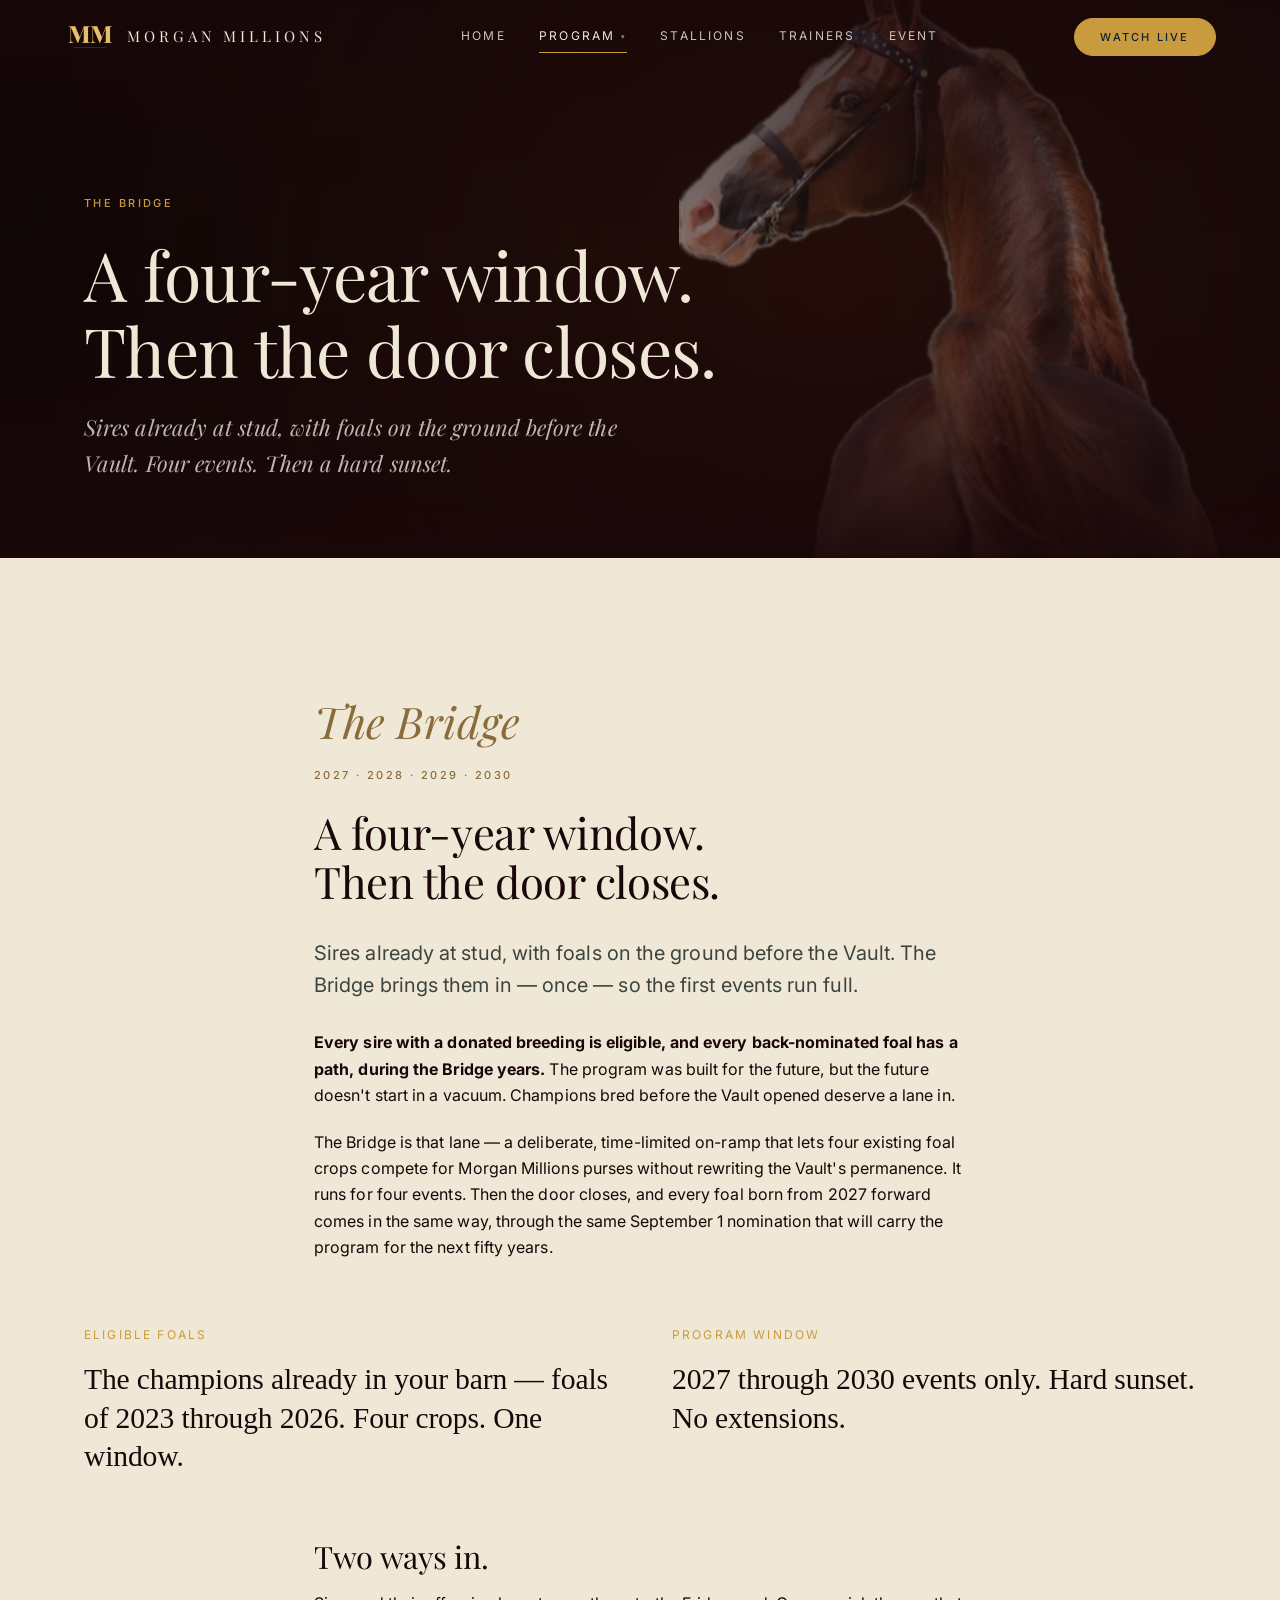
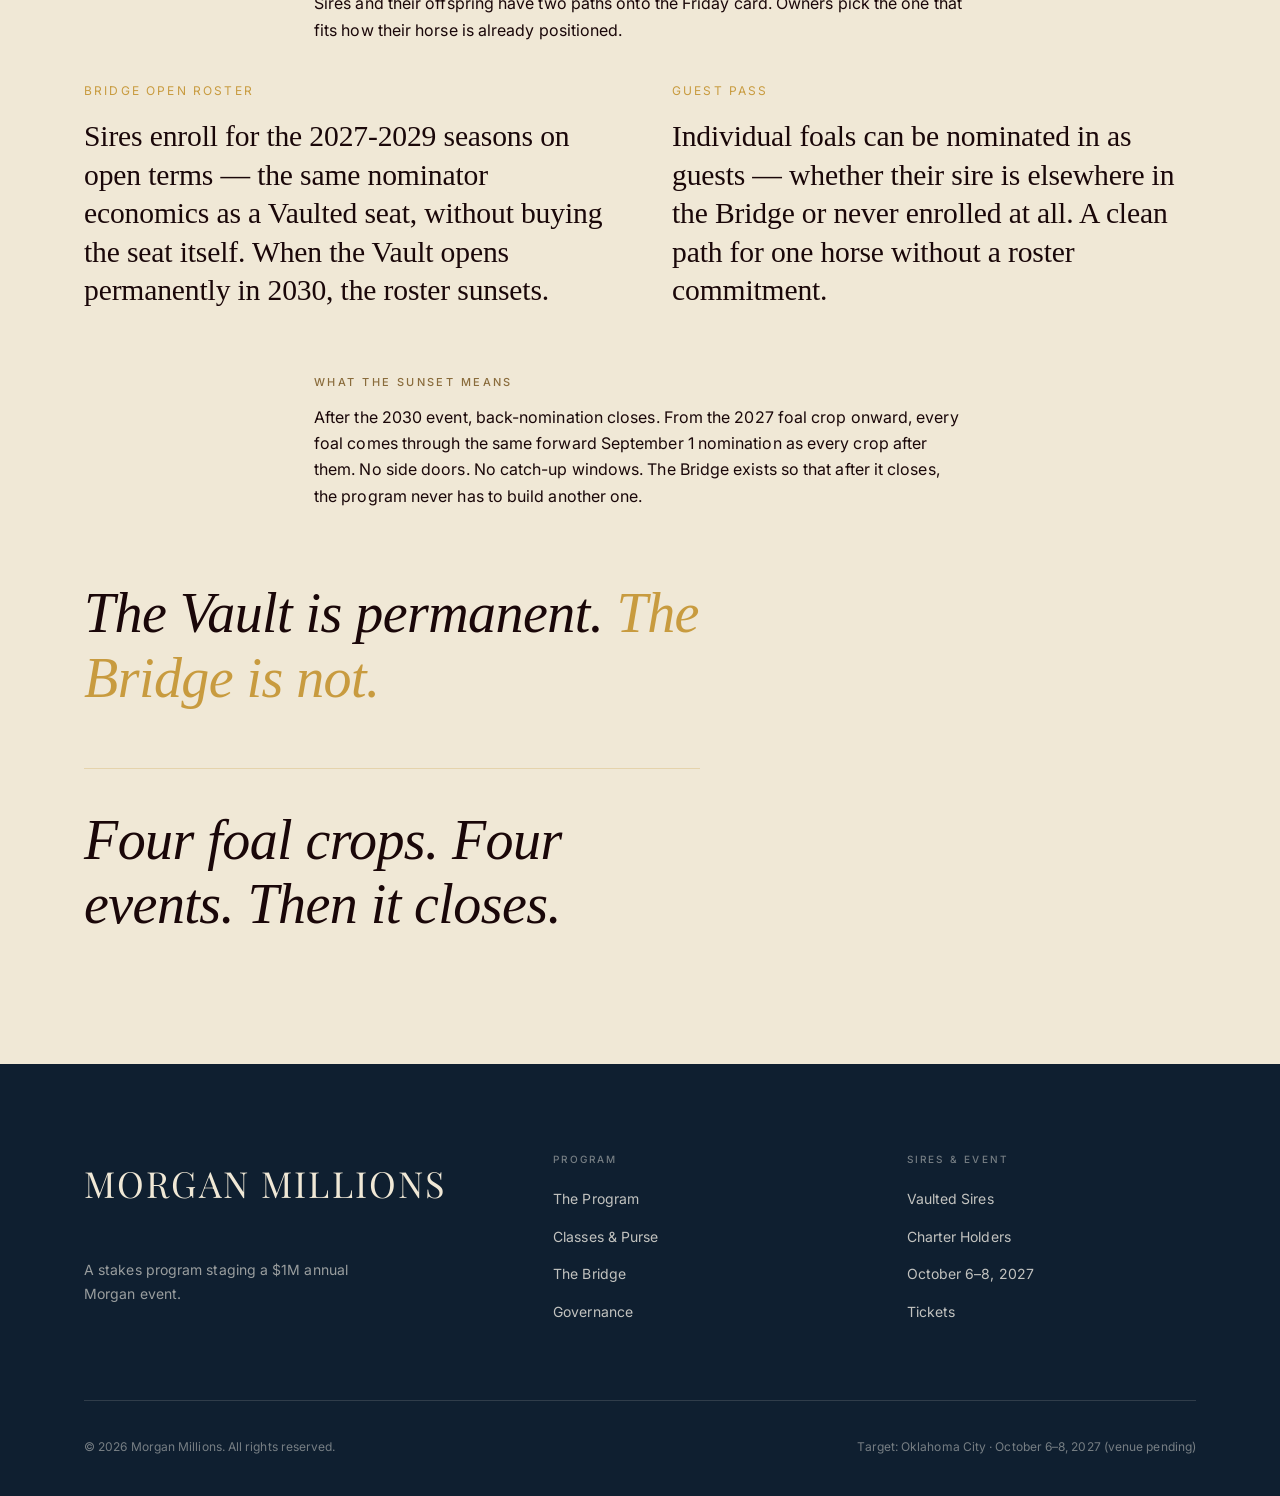
==== bridge.html @ cc487537 "Add Claim a Seat inquiry page with mailto form" ====
<!DOCTYPE html>
<html lang="en">
<head>
<meta charset="utf-8">
<meta name="viewport" content="width=device-width, initial-scale=1">
<title>The Bridge — Morgan Millions</title>
<meta name="description" content="A four-year on-ramp for existing sires and back-nominated foals. 2027 through 2030. Then it closes.">
<meta name="theme-color" content="#3C5878">
<meta property="og:title" content="The Bridge — Morgan Millions">
<meta property="og:description" content="A four-year on-ramp for existing sires and back-nominated foals. 2027 through 2030. Then it closes.">
<meta property="og:type" content="website">
<meta property="og:image" content="assets/img/hero-a-pasture.jpg">
<link rel="icon" href="assets/img/favicon.svg" type="image/svg+xml">
<link rel="preconnect" href="https://fonts.googleapis.com">
<link rel="preconnect" href="https://fonts.gstatic.com" crossorigin>
<link href="https://fonts.googleapis.com/css2?family=Playfair+Display:ital,wght@0,400;0,500;0,800;1,400;1,500&family=Inter:wght@300;400;500&family=JetBrains+Mono:wght@400;500;700&family=Archivo+Black&display=swap" rel="stylesheet">
<meta http-equiv="Cache-Control" content="no-cache, no-store, must-revalidate">
<meta http-equiv="Pragma" content="no-cache">
<meta http-equiv="Expires" content="0">
<link rel="stylesheet" href="assets/css/style.css?v=2026080139">
</head>
<body>
<a class="skip-link" href="#main">Skip to content</a>
<header class="nav">
  <a class="brand" href="index.html" aria-label="Morgan Millions — home">
    <svg viewBox="0 0 96 44" fill="currentColor" aria-hidden="true" focusable="false">
        <!-- Modern engraved MM monogram in Playfair Display serif.
             Real letterforms give the proper thick/thin brass-engraved feel.
             Kerned tight, no enclosing shapes, subtle hairline underscore. -->
        <text x="48" y="34" text-anchor="middle"
              font-family="Playfair Display, Georgia, serif"
              font-size="44" font-weight="800"
              letter-spacing="-2">MM</text>
        <line x1="18" y1="41.5" x2="78" y2="41.5"
              stroke="currentColor" stroke-width="0.6" opacity="0.55"/>
      </svg>
    <span class="brand__name">Morgan Millions</span>
  </a>
  <nav class="nav__links" id="nav-links" data-open="false" aria-label="Primary">
      <a class="nav__link" href="index.html">Home</a>
      <div class="nav__group" data-nav-group>
        <a class="nav__link nav__link--parent" href="program.html" aria-current="page" aria-haspopup="true" aria-expanded="false">Program<span class="nav__caret" aria-hidden="true">▾</span></a>
        <div class="subnav" role="menu" aria-label="Program sections">
          <a class="subnav__item" href="program.html">
            <span class="subnav__label">Overview</span>
            <span class="subnav__desc">What Morgan Millions is</span>
          </a>
          <a class="subnav__item" href="classes.html">
            <span class="subnav__label">Classes &amp; Purse</span>
            <span class="subnav__desc">$1M base, 7 classes</span>
          </a>
          <a class="subnav__item" href="vault.html">
            <span class="subnav__label">The Vault</span>
            <span class="subnav__desc">Vaulted &middot; Reserve &middot; Minted</span>
          </a>
          <a class="subnav__item" href="crown.html">
            <span class="subnav__label">The Crown Purse</span>
            <span class="subnav__desc">$105K bonus &middot; 14 placings</span>
          </a>
          <a class="subnav__item" href="bridge.html" aria-current="page">
            <span class="subnav__label">The Bridge</span>
            <span class="subnav__desc">2027–2030 window</span>
          </a>
          <a class="subnav__item" href="nomination.html">
            <span class="subnav__label">Nomination &amp; Fees</span>
            <span class="subnav__desc">How to enter</span>
          </a>
          <a class="subnav__item" href="governance.html">
            <span class="subnav__label">Governance</span>
            <span class="subnav__desc">Board &middot; audit</span>
          </a>
        </div>
      </div>
      <a class="nav__link" href="stallions.html">Stallions</a>
      <a class="nav__link" href="for-trainers.html">Trainers</a>
      <a class="nav__link" href="event.html">Event</a>
    <button class="pill pill--ghost nav__cta-mobile" type="button" data-placeholder="Coming Soon">Watch Live</button>
  </nav>
  <button class="pill nav__cta" type="button" data-placeholder="Coming Soon">Watch Live</button>
  <button class="nav__toggle" type="button" aria-expanded="false" aria-controls="nav-links" aria-label="Menu">
    <svg viewBox="0 0 24 24" fill="none" aria-hidden="true"><path d="M3 7h18M3 12h18M3 17h18" stroke="currentColor" stroke-width="1.4"/></svg>
  </button>
</header>
<main id="main"><section class="pagehero">
  <div class="pagehero__media">
    <img src="assets/img/hero-chestnut-portrait-v2.jpg" alt="A chestnut Morgan stallion in showring bridle, high-set neck arched, long flowing tail" fetchpriority="high">
  </div>
  <div class="pagehero__scrim"></div>
  <div class="pagehero__inner">
    <div class="wrap">
      <p class="eyebrow">The Bridge</p>
      <h1 class="h-page">A four-year window. Then the door closes.</h1>
      <p class="pagehero__sub">Sires already at stud, with foals on the ground before the Vault. Four events. Then a hard sunset.</p>
    </div>
  </div>
</section>
<section class="section on-cream" id="bridge">
  <div class="wrap-narrow">
    <p class="h-section reveal" style="font-family:var(--display);font-style:italic;color:#8A6C3C;margin-bottom:0.5rem">The Bridge</p>
    <p class="eyebrow reveal" style="margin-bottom:1.5rem">2027 &middot; 2028 &middot; 2029 &middot; 2030</p>
    <h2 class="h-section reveal">A four-year window. Then the door closes.</h2>
    <div class="reveal" style="margin-top:2rem">
      <p class="lede">Sires already at stud, with foals on the ground before the Vault. The Bridge brings them in &mdash; once &mdash; so the first events run full.</p>
    </div>
    <div class="reveal" style="margin-top:1.75rem">
      <p><strong>Every sire with a donated breeding is eligible, and every back-nominated foal has a path, during the Bridge years.</strong> The program was built for the future, but the future doesn't start in a vacuum. Champions bred before the Vault opened deserve a lane in.</p>
      <p style="margin-top:1rem">The Bridge is that lane &mdash; a deliberate, time-limited on-ramp that lets four existing foal crops compete for Morgan Millions purses without rewriting the Vault's permanence. It runs for four events. Then the door closes, and every foal born from 2027 forward comes in the same way, through the same September&nbsp;1 nomination that will carry the program for the next fifty years.</p>
    </div>
  </div>
  <div class="wrap" style="margin-top:clamp(2.5rem,5vw,4rem)">
    <div class="duo reveal">
      <div>
        <p class="duo__label">Eligible foals</p>
        <p class="duo__line">The champions already in your barn &mdash; foals of 2023 through 2026. Four crops. One window.</p>
      </div>
      <div>
        <p class="duo__label">Program window</p>
        <p class="duo__line">2027 through 2030 events only. Hard sunset. No extensions.</p>
      </div>
    </div>
  </div>
  <div class="wrap-narrow" style="margin-top:clamp(3rem,5vw,4rem)">
    <h3 class="h-section reveal" style="font-size:clamp(1.4rem,2.4vw,2rem)">Two ways in.</h3>
    <div class="reveal" style="margin-top:1rem">
      <p>Sires and their offspring have two paths onto the Friday card. Owners pick the one that fits how their horse is already positioned.</p>
    </div>
  </div>
  <div class="wrap" style="margin-top:clamp(1.75rem,3vw,2.5rem)">
    <div class="duo reveal">
      <div>
        <p class="duo__label">Bridge Open Roster</p>
        <p class="duo__line">Sires enroll for the 2027-2029 seasons on open terms &mdash; the same nominator economics as a Vaulted seat, without buying the seat itself. When the Vault opens permanently in 2030, the roster sunsets.</p>
      </div>
      <div>
        <p class="duo__label">Guest Pass</p>
        <p class="duo__line">Individual foals can be nominated in as guests &mdash; whether their sire is elsewhere in the Bridge or never enrolled at all. A clean path for one horse without a roster commitment.</p>
      </div>
    </div>
  </div>
  <div class="wrap-narrow" style="margin-top:clamp(3rem,5vw,4rem)">
    <div class="reveal">
      <p class="eyebrow" style="margin-bottom:0.75rem">What the sunset means</p>
      <p>After the 2030 event, back-nomination closes. From the 2027 foal crop onward, every foal comes through the same forward September&nbsp;1 nomination as every crop after them. No side doors. No catch-up windows. The Bridge exists so that after it closes, the program never has to build another one.</p>
    </div>
  </div>
  <div class="wrap">
    <div class="statement-stack reveal" style="margin-top:clamp(3rem,6vw,4.5rem)">
      <p class="statement">The Vault is permanent. <span class="statement__accent">The Bridge is not.</span></p>
      <p class="statement">Four foal crops. Four events. Then it closes.</p>
    </div>
  </div>
</section>
</main>
<footer class="footer">
  <div class="wrap">
    <div class="footer__top">
      <div>
        <p class="footer__word">Morgan Millions</p>
        <p class="footer__note">A stakes program staging a $1M annual Morgan event.</p>
      </div>
      <div>
        <h4>Program</h4>
        <ul>
          <li><a href="program.html">The Program</a></li>
          <li><a href="program.html#classes">Classes &amp; Purse</a></li>
          <li><a href="program.html#bridge">The Bridge</a></li>
          <li><a href="program.html#governance">Governance</a></li>
        </ul>
      </div>
      <div>
        <h4>Sires &amp; Event</h4>
        <ul>
          <li><a href="stallions.html">Vaulted Sires</a></li>
          <li><a href="stallions.html#bridge">Charter Holders</a></li>
          <li><a href="event.html">October 6&ndash;8, 2027</a></li>
          <li><a href="event.html#tickets">Tickets</a></li>
        </ul>
      </div>
    </div>
    <div class="footer__legal">
      <span>&copy; 2026 Morgan Millions. All rights reserved.</span>
      <span>Target: Oklahoma City &middot; October 6&ndash;8, 2027 (venue pending)</span>
    </div>
  </div>
</footer>
<script src="assets/js/site.js?v=2026080139" defer></script>
</body>
</html>
---- assets/css/style.css ----
/* ==========================================================================
   Morgan Millions — ASHFORD variation
   Palette: deep oxblood / warm ivory / rich engraved gold
   ========================================================================== */

:root {
  --green-900: #0F1F30;
  --green-800: #1E3550;
  --green-700: #3C5878;
  --green-600: #4E6A8A;
  --cream: #F0E8D6;
  --cream-dim: #DBD1BA;
  --brass: #C89B3F;
  --brass-light: #E4BE6A;
  --ink: #1A0709;

  --hairline: rgba(245, 241, 232, 0.14);
  --hairline-dark: rgba(20, 32, 27, 0.16);

  --display: "Playfair Display", "Iowan Old Style", Georgia, serif;
  --body: "Inter", "Helvetica Neue", Arial, sans-serif;

  --measure: 62ch;
  --gutter: clamp(1.25rem, 5vw, 5rem);
  --section-y: clamp(4.5rem, 10vw, 9rem);

  --ease: cubic-bezier(0.16, 1, 0.3, 1);
}

*, *::before, *::after { box-sizing: border-box; }

html { -webkit-text-size-adjust: 100%; scroll-behavior: smooth; }

body {
  margin: 0;
  background: var(--cream);
  color: var(--ink);
  font-family: var(--body);
  font-size: 16px;
  font-weight: 400;
  line-height: 1.65;
  letter-spacing: 0.005em;
  -webkit-font-smoothing: antialiased;
}

img { display: block; max-width: 100%; height: auto; }

a { color: inherit; text-decoration: none; }

h1, h2, h3, h4 {
  font-family: var(--display);
  font-weight: 400;
  line-height: 1.12;
  letter-spacing: -0.01em;
  margin: 0;
}

p { margin: 0 0 1.25em; }
p:last-child { margin-bottom: 0; }

::selection { background: var(--brass); color: var(--green-900); }

:focus-visible {
  outline: 1px solid var(--brass-light);
  outline-offset: 3px;
}

.skip-link {
  position: absolute; left: -9999px; top: 0;
  background: var(--cream); color: var(--green-900);
  padding: 0.75rem 1.25rem; z-index: 200;
}
.skip-link:focus { left: 1rem; top: 1rem; }

/* ---------- shared type utilities ---------- */

.eyebrow {
  font-family: var(--body);
  font-size: 0.6875rem;
  font-weight: 500;
  letter-spacing: 0.22em;
  text-transform: uppercase;
  color: var(--brass);
  margin: 0 0 1.5rem;
}
.on-cream .eyebrow { color: #8A6C3C; }

.tagline {
  font-family: var(--display);
  font-style: italic;
  font-weight: 400;
  color: var(--cream-dim);
}

.lede {
  font-size: clamp(1.0625rem, 1.6vw, 1.25rem);
  line-height: 1.6;
  color: rgba(20, 32, 27, 0.82);
}
.on-dark .lede,
.on-ink .lede { color: rgba(245, 241, 232, 0.78); }

.wrap { max-width: 1240px; margin: 0 auto; padding-inline: var(--gutter); }
.wrap-narrow { max-width: 780px; margin: 0 auto; padding-inline: var(--gutter); }

.section { padding-block: var(--section-y); }
.on-dark { background: var(--green-700); color: var(--cream); }
.on-ink { background: var(--green-900); color: var(--cream); }
.on-cream { background: var(--cream); color: var(--ink); }

.h-section { font-size: clamp(1.75rem, 3.4vw, 2.75rem); text-wrap: balance; }
.h-page { font-size: clamp(2.25rem, 6vw, 4.25rem); }

/* Manifest headline — the site's declarative line. Fierce, bold, upright. */
.h-manifest {
  font-family: var(--display);
  font-style: normal;
  font-weight: 800;
  font-size: clamp(2.5rem, 6.5vw, 5.25rem);
  line-height: 1.02;
  letter-spacing: -0.02em;
  text-wrap: balance;
  margin: 0;
}
.h-manifest .accent { color: var(--brass); }

/* ---------- navigation ---------- */

.nav {
  position: fixed; inset: 0 0 auto 0; z-index: 100;
  display: flex; align-items: center; justify-content: space-between;
  gap: 1.5rem;
  padding: 1.1rem var(--gutter);
  color: var(--cream);
  transition: background 0.5s var(--ease), border-color 0.5s var(--ease), padding 0.4s var(--ease);
  border-bottom: 1px solid transparent;
}
.nav--solid {
  background: rgba(15, 31, 48, 0.94);
  backdrop-filter: blur(10px);
  border-bottom-color: var(--hairline);
  padding-block: 0.8rem;
}

.brand { position: relative; z-index: 110; display: flex; align-items: center; gap: 0.7rem; }
.brand svg { width: 52px; height: auto; color: var(--brass-light); }
.brand__name {
  font-family: var(--display);
  font-size: 0.9375rem;
  letter-spacing: 0.26em;
  text-transform: uppercase;
}

.nav__links { display: flex; align-items: center; gap: clamp(1.25rem, 2.6vw, 2.4rem); }
.nav__links a {
  font-size: 0.75rem;
  letter-spacing: 0.18em;
  text-transform: uppercase;
  color: rgba(245, 241, 232, 0.8);
  padding-block: 0.35rem;
  border-bottom: 1px solid transparent;
  transition: color 0.3s, border-color 0.3s;
}
.nav__links a:hover { color: var(--cream); border-bottom-color: var(--brass); }
.nav__links a[aria-current="page"] { color: var(--cream); border-bottom-color: var(--brass); }

.pill {
  display: inline-block;
  font-family: var(--body);
  font-size: 0.6875rem;
  font-weight: 500;
  letter-spacing: 0.2em;
  text-transform: uppercase;
  color: var(--green-900);
  background: var(--brass);
  border: 1px solid var(--brass);
  border-radius: 999px;
  padding: 0.7rem 1.6rem;
  cursor: pointer;
  transition: background 0.35s var(--ease), color 0.35s var(--ease);
}
.pill:hover { background: var(--brass-light); }
.pill--ghost {
  background: transparent; color: var(--brass-light);
  border-color: rgba(176, 141, 87, 0.55);
}
.pill--ghost:hover { background: var(--brass); color: var(--green-900); border-color: var(--brass); }

.nav__cta-mobile { display: none; }

.nav__toggle {
  display: none;
  background: none; border: 0; padding: 0.4rem;
  color: var(--cream); cursor: pointer;
}
.nav__toggle svg { width: 24px; height: 24px; }

/* ---------- Nav dropdown (Program submenu) ---------- */
.nav__group { position: relative; }
.nav__link--parent { display: inline-flex; align-items: center; gap: 0.35rem; }
.nav__caret { font-size: 0.6em; opacity: 0.6; transform: translateY(1px); transition: transform 0.25s var(--ease), opacity 0.25s var(--ease); }
.nav__group:hover .nav__caret,
.nav__group:focus-within .nav__caret { opacity: 1; transform: translateY(1px) rotate(180deg); }

.subnav {
  position: absolute;
  top: calc(100% + 0.9rem);
  left: 50%;
  transform: translateX(-50%) translateY(-8px);
  min-width: 300px;
  background: #0F1D2E;
  border: 1px solid rgba(176, 141, 87, 0.28);
  border-radius: 6px;
  padding: 0.55rem 0;
  box-shadow: 0 24px 60px rgba(0,0,0,0.45);
  opacity: 0;
  pointer-events: none;
  transition: opacity 0.22s var(--ease), transform 0.28s var(--ease);
  z-index: 200;
}
.subnav::before {
  content: "";
  position: absolute;
  top: -0.9rem;
  left: 0;
  right: 0;
  height: 0.9rem;
}
.nav__group:hover .subnav,
.nav__group:focus-within .subnav {
  opacity: 1;
  pointer-events: auto;
  transform: translateX(-50%) translateY(0);
}
.subnav__item {
  display: block !important;
  padding: 0.7rem 1.15rem !important;
  border-bottom: 1px solid rgba(176, 141, 87, 0.14) !important;
  text-transform: none !important;
  letter-spacing: 0 !important;
  color: rgba(245, 241, 232, 0.9) !important;
  transition: background 0.2s var(--ease);
}
.subnav__item:last-child { border-bottom: 0 !important; }
.subnav__item:hover { background: rgba(176, 141, 87, 0.1); color: var(--cream) !important; }
.subnav__item[aria-current="page"] { background: rgba(176, 141, 87, 0.14); }
.subnav__item[aria-current="page"] .subnav__label { color: var(--brass-light); }
.subnav__label {
  display: block;
  font-family: var(--display);
  font-size: 0.95rem;
  letter-spacing: 0.01em;
  color: var(--cream);
  line-height: 1.2;
  margin-bottom: 0.15rem;
}
.subnav__desc {
  display: block;
  font-family: var(--body);
  font-size: 0.72rem;
  color: rgba(245, 241, 232, 0.55);
  letter-spacing: 0.02em;
  text-transform: none;
}

/* ---------- hero ---------- */

.hero {
  position: relative;
  min-height: 100svh;
  display: grid;
  place-items: center;
  overflow: hidden;
  background: var(--green-900);
  color: var(--cream);
  text-align: center;
}
.hero__media { position: absolute; inset: 0; }
.hero__media img,
.hero__media video {
  width: 100%; height: 100%;
  object-fit: cover;
}
.hero__video {
  filter: saturate(1.04) brightness(0.68);
  will-change: transform, opacity;
}
/* Ken Burns cross-fade: 4 stacked images, each visible for 8s of a 32s cycle,
   with 2s cross-fade + slow pan/zoom */
.hero__slide {
  position: absolute; inset: 0;
  width: 100%; height: 100%;
  object-fit: cover;
  opacity: 0;
  filter: saturate(1.05) brightness(0.78);
  animation: kb-fade 32s infinite;
  will-change: opacity, transform;
}
.hero__slide--1 { animation-name: kb-fade-1; }
.hero__slide--2 { animation-name: kb-fade-2; }
.hero__slide--3 { animation-name: kb-fade-3; }
.hero__slide--4 { animation-name: kb-fade-4; }
@keyframes kb-fade-1 {
  0%   { opacity: 1; transform: scale(1.02) translate3d(0,0,0); }
  25%  { opacity: 1; transform: scale(1.09) translate3d(-1.5%,-0.5%,0); }
  28%  { opacity: 0; transform: scale(1.10) translate3d(-1.8%,-0.6%,0); }
  97%  { opacity: 0; transform: scale(1.02) translate3d(0,0,0); }
  100% { opacity: 1; transform: scale(1.02) translate3d(0,0,0); }
}
@keyframes kb-fade-2 {
  0%,22%  { opacity: 0; transform: scale(1.02); }
  25%     { opacity: 1; transform: scale(1.03); }
  50%     { opacity: 1; transform: scale(1.10) translate3d(1.5%,-1%,0); }
  53%     { opacity: 0; transform: scale(1.11) translate3d(1.8%,-1.2%,0); }
  100%    { opacity: 0; transform: scale(1.02); }
}
@keyframes kb-fade-3 {
  0%,47%  { opacity: 0; transform: scale(1.02); }
  50%     { opacity: 1; transform: scale(1.03); }
  75%     { opacity: 1; transform: scale(1.10) translate3d(-1%,1%,0); }
  78%     { opacity: 0; transform: scale(1.11) translate3d(-1.2%,1.2%,0); }
  100%    { opacity: 0; transform: scale(1.02); }
}
@keyframes kb-fade-4 {
  0%,72%  { opacity: 0; transform: scale(1.02); }
  75%     { opacity: 1; transform: scale(1.03); }
  97%     { opacity: 1; transform: scale(1.09) translate3d(0.8%,0.6%,0); }
  100%    { opacity: 0; transform: scale(1.10) translate3d(1%,0.8%,0); }
}
@keyframes slow-zoom {
  from { transform: scale(1.02); }
  to   { transform: scale(1.14); }
}
.hero__scrim {
  position: absolute; inset: 0;
  background:
    radial-gradient(120% 80% at 50% 40%, rgba(26,7,9,0.20) 0%, rgba(26,7,9,0.68) 70%, rgba(26,7,9,0.90) 100%),
    linear-gradient(180deg, rgba(26,7,9,0.72) 0%, rgba(26,7,9,0.20) 35%, rgba(26,7,9,0.82) 100%);
}
.hero__drift {
  position: absolute; inset: -20%;
  background: radial-gradient(45% 45% at 30% 60%, rgba(200,155,63,0.16), transparent 70%);
  animation: drift 26s ease-in-out infinite alternate;
  pointer-events: none;
}
@keyframes drift {
  from { transform: translate3d(-4%, 2%, 0); opacity: 0.7; }
  to   { transform: translate3d(6%, -4%, 0); opacity: 1; }
}
@media (prefers-reduced-motion: reduce) {
  .hero__slide { animation: none; opacity: 1; }
  .hero__slide--2, .hero__slide--3, .hero__slide--4 { display: none; }
  .hero__video { animation: none; }
  .hero__drift { animation: none; }
}

.hero__inner {
  position: relative; z-index: 2;
  padding: 9rem var(--gutter) 5rem;
  width: 100%;
  max-width: 1100px;
}
.hero__wordmark {
  font-family: var(--display);
  font-size: clamp(2.7rem, 11vw, 8.5rem);
  line-height: 0.98;
  letter-spacing: 0.02em;
  text-transform: uppercase;
  margin: 0;
  font-weight: 600;
  background: linear-gradient(180deg, #F4D98A 0%, #E4BE6A 30%, #C89B3F 55%, #7A5618 100%);
  -webkit-background-clip: text;
  background-clip: text;
  color: transparent;
  -webkit-text-fill-color: transparent;
  filter: drop-shadow(0 2px 24px rgba(26, 7, 9, 0.85)) drop-shadow(0 1px 0 rgba(244, 217, 138, 0.25));
}
.hero__tagline {
  font-size: clamp(1rem, 2.1vw, 1.5rem);
  letter-spacing: 0.02em;
  margin: 1.35rem 0 0;
}
.hero__subtagline {
  font-family: var(--body);
  font-size: clamp(0.75rem, 1vw, 0.875rem);
  letter-spacing: 0.28em;
  text-transform: uppercase;
  color: var(--brass);
  margin: 0.85rem 0 0;
  font-weight: 500;
}
.hero__rule {
  width: 1px; height: clamp(2rem, 6vw, 3.5rem);
  background: linear-gradient(180deg, rgba(176,141,87,0.9), transparent);
  margin: clamp(2rem, 5vw, 3.25rem) auto clamp(1.5rem, 4vw, 2.25rem);
}

/* ---------- countdown ---------- */

.countdown {
  display: flex; align-items: flex-start; justify-content: center;
  gap: clamp(0.5rem, 2vw, 1.4rem);
  font-family: var(--display);
  font-variant-numeric: tabular-nums lining-nums;
}
.countdown__unit { min-width: clamp(2.6rem, 8vw, 5.5rem); }
.countdown__value {
  display: block;
  font-size: clamp(1.6rem, 4.4vw, 3rem);
  line-height: 1;
  color: var(--cream);
}
.countdown__label {
  display: block;
  font-family: var(--body);
  font-size: 0.5625rem;
  font-weight: 500;
  letter-spacing: 0.24em;
  text-transform: uppercase;
  color: rgba(245, 241, 232, 0.55);
  margin-top: 0.7rem;
}
.countdown__sep {
  font-size: clamp(1.2rem, 3.2vw, 2.2rem);
  line-height: 1.15;
  color: rgba(176, 141, 87, 0.75);
}
.countdown__caption {
  font-size: 0.6875rem;
  letter-spacing: 0.22em;
  text-transform: uppercase;
  color: rgba(245, 241, 232, 0.5);
  margin: 1.75rem 0 0;
}
.countdown--large .countdown__value { font-size: clamp(2.2rem, 7vw, 5.25rem); }
.countdown--large .countdown__sep { font-size: clamp(1.6rem, 5vw, 3.75rem); }
.countdown--large .countdown__unit { min-width: clamp(3.4rem, 12vw, 8rem); }

/* ---------- stat bar ---------- */

.statbar { background: var(--green-900); color: var(--cream); border-block: 1px solid var(--hairline); }
.statbar__grid {
  display: grid;
  grid-template-columns: repeat(3, 1fr);
}
.statbar__item {
  padding: clamp(1.75rem, 4vw, 2.75rem) clamp(0.75rem, 2vw, 2rem);
  text-align: center;
}
.statbar__item + .statbar__item { border-left: 1px solid var(--hairline); }
.statbar__value {
  display: block;
  font-family: var(--display);
  font-size: clamp(1.25rem, 2.6vw, 2rem);
  line-height: 1.1;
}
.statbar__label {
  display: block;
  font-size: 0.5625rem;
  font-weight: 500;
  letter-spacing: 0.22em;
  text-transform: uppercase;
  color: rgba(245, 241, 232, 0.5);
  margin-top: 0.85rem;
}
.statbar__cta { text-align: center; padding-bottom: clamp(2rem, 5vw, 3rem); }

/* ---------- four earners band ---------- */

.earners {
  background: var(--green-900);
  color: var(--cream);
  border-block: 1px solid var(--hairline);
  padding-block: clamp(3.5rem, 7vw, 5.5rem);
}
.earners__intro {
  text-align: center;
  max-width: 44rem;
  margin: 0 auto clamp(2.5rem, 5vw, 4rem);
  padding-inline: 1.5rem;
}
.earners__kicker {
  font-size: 0.6875rem;
  font-weight: 500;
  letter-spacing: 0.28em;
  text-transform: uppercase;
  color: var(--brass);
  margin: 0 0 1.25rem;
}
.earners__headline {
  font-family: var(--display);
  font-size: clamp(2rem, 4.4vw, 3.4rem);
  line-height: 1.05;
  letter-spacing: -0.01em;
  margin: 0 0 1.25rem;
  color: var(--cream);
}
.earners__sub {
  font-family: var(--body);
  font-size: clamp(1rem, 1.4vw, 1.15rem);
  line-height: 1.55;
  color: rgba(245, 241, 232, 0.72);
  margin: 0;
  font-style: italic;
}
.earners__grid {
  display: grid;
  grid-template-columns: repeat(4, 1fr);
  max-width: 84rem;
  margin: 0 auto;
  padding-inline: clamp(1rem, 3vw, 2rem);
}
.earners__tile {
  padding: clamp(1.5rem, 3vw, 2.25rem) clamp(1rem, 2vw, 1.5rem);
  text-align: center;
  position: relative;
}
.earners__tile + .earners__tile::before {
  content: "";
  position: absolute;
  left: 0; top: 15%; bottom: 15%;
  width: 1px;
  background: rgba(184, 149, 87, 0.28);
}
.earners__value {
  display: block;
  font-family: var(--display);
  font-size: clamp(2.5rem, 5vw, 3.75rem);
  line-height: 1;
  color: var(--brass);
  letter-spacing: -0.01em;
}
.earners__role {
  display: block;
  margin-top: 1rem;
  font-size: 0.75rem;
  font-weight: 500;
  letter-spacing: 0.22em;
  text-transform: uppercase;
  color: var(--cream);
}
.earners__note {
  display: block;
  margin-top: 0.55rem;
  font-family: var(--body);
  font-size: 0.85rem;
  line-height: 1.4;
  color: rgba(245, 241, 232, 0.6);
  font-style: italic;
}
@media (max-width: 820px) {
  .earners__grid { grid-template-columns: repeat(2, 1fr); }
  .earners__tile + .earners__tile::before { display: none; }
  .earners__tile:nth-child(n+3) { border-top: 1px solid rgba(184, 149, 87, 0.22); }
  .earners__tile:nth-child(2n)::before {
    content: "";
    position: absolute;
    left: 0; top: 15%; bottom: 15%;
    width: 1px;
    background: rgba(184, 149, 87, 0.28);
    display: block;
  }
}
@media (max-width: 520px) {
  .earners__grid { grid-template-columns: 1fr; }
  .earners__tile:nth-child(n+2) { border-top: 1px solid rgba(184, 149, 87, 0.22); }
  .earners__tile:nth-child(2n)::before { display: none; }
}

/* ---------- editorial split ---------- */

.split {
  display: grid;
  grid-template-columns: 1.05fr 1fr;
  align-items: center;
  gap: clamp(2rem, 6vw, 5rem);
}
.split--reverse .split__media { order: 2; }
.split__media img { width: 100%; aspect-ratio: 4 / 3; object-fit: cover; }
.split__body { max-width: 54ch; }
.split__body h2 { margin-bottom: 1.5rem; }

.figure-caption {
  font-size: 0.6875rem;
  letter-spacing: 0.14em;
  text-transform: uppercase;
  color: rgba(245, 241, 232, 0.45);
  margin-top: 0.9rem;
}
.on-cream .figure-caption { color: rgba(20, 32, 27, 0.5); }

.textlink {
  display: inline-block;
  font-size: 0.75rem;
  font-weight: 500;
  letter-spacing: 0.18em;
  text-transform: uppercase;
  color: var(--brass);
  border-bottom: 1px solid rgba(176, 141, 87, 0.4);
  padding-bottom: 0.3rem;
  transition: border-color 0.3s, color 0.3s;
}
.textlink:hover { color: var(--brass-light); border-bottom-color: var(--brass-light); }
.on-cream .textlink { color: #8A6C3C; border-bottom-color: rgba(138, 108, 60, 0.4); }
.on-cream .textlink:hover { color: var(--ink); border-bottom-color: var(--ink); }

/* ---------- feature cards ---------- */

.cards {
  display: grid;
  grid-template-columns: repeat(3, 1fr);
  gap: 1px;
  background: var(--hairline-dark);
  border: 1px solid var(--hairline-dark);
}
.card {
  display: flex; flex-direction: column;
  background: var(--cream);
  padding: clamp(1.75rem, 3vw, 2.5rem);
  transition: background 0.4s var(--ease);
}
.card:hover { background: #EFEADD; }
.card__index {
  font-size: 0.625rem;
  font-weight: 500;
  letter-spacing: 0.24em;
  color: rgba(20, 32, 27, 0.4);
  margin-bottom: 2.5rem;
}
.card h3 { font-size: clamp(1.375rem, 2.2vw, 1.75rem); margin-bottom: 0.9rem; }
.card p { font-size: 0.9375rem; color: rgba(20, 32, 27, 0.72); }
.card__more {
  margin-top: auto; padding-top: 2rem;
  font-size: 0.6875rem; font-weight: 500;
  letter-spacing: 0.2em; text-transform: uppercase;
  color: #8A6C3C;
}

/* ---------- founders callout ---------- */

.founders {
  display: grid;
  grid-template-columns: 0.9fr 1.1fr;
  gap: clamp(2rem, 6vw, 5rem);
  align-items: start;
}
.founders__seats { display: flex; gap: 0.6rem; margin-top: 2.25rem; }
.founders__seat {
  flex: 1;
  aspect-ratio: 3 / 4;
  border: 1px solid rgba(176, 141, 87, 0.35);
  display: grid; place-items: center;
  font-family: var(--display);
  font-size: 1.125rem;
  color: rgba(176, 141, 87, 0.85);
}

/* ---------- data table ---------- */

.table-wrap { overflow-x: auto; }
table.classes {
  width: 100%;
  border-collapse: collapse;
  font-size: 0.9375rem;
}
table.classes caption {
  text-align: left;
  font-size: 0.6875rem;
  letter-spacing: 0.2em;
  text-transform: uppercase;
  color: rgba(245, 241, 232, 0.5);
  padding-bottom: 1.25rem;
}
table.classes th,
table.classes td {
  text-align: left;
  padding: 1.15rem 1rem;
  border-bottom: 1px solid var(--hairline);
  vertical-align: baseline;
}
table.classes th {
  font-size: 0.625rem; font-weight: 500;
  letter-spacing: 0.2em; text-transform: uppercase;
  color: rgba(245, 241, 232, 0.5);
}
table.classes td.name { font-family: var(--display); font-size: 1.0625rem; }
table.classes td.purse {
  font-family: var(--display); font-size: 1.0625rem;
  color: var(--brass-light);
  font-variant-numeric: tabular-nums;
  text-align: right; white-space: nowrap;
}
table.classes tfoot td {
  border-bottom: 0; border-top: 1px solid rgba(176, 141, 87, 0.5);
  font-family: var(--display);
  padding-top: 1.35rem;
}
table.classes tfoot td.purse { color: var(--brass-light); }

/* Crown Purse — the closing headline of the table */
table.classes tfoot tr.crown-row td {
  border-top: 2px solid rgba(176, 141, 87, 0.75);
  padding-top: 1.75rem;
  padding-bottom: 1.75rem;
  vertical-align: middle;
}
.crown-eyebrow {
  display: block;
  font-family: var(--body);
  font-size: 0.6875rem;
  font-weight: 500;
  letter-spacing: 0.22em;
  text-transform: uppercase;
  color: var(--brass);
  margin-bottom: 0.4rem;
}
.crown-label {
  display: block;
  font-family: var(--display);
  font-style: italic;
  font-size: clamp(1.5rem, 2.6vw, 2rem);
  color: var(--brass-light);
  line-height: 1.1;
}
table.classes tfoot td.crown-detail {
  color: rgba(245, 241, 232, 0.72);
  font-family: var(--display);
  font-style: italic;
  font-size: 1.0625rem;
}
table.classes tfoot td.purse.crown-purse {
  font-size: clamp(1.6rem, 2.8vw, 2.15rem);
  color: var(--brass-light);
  font-weight: 500;
}

/* ---------- generic definition blocks ---------- */

.deflist { display: grid; gap: clamp(2rem, 4vw, 3rem); }
.deflist--2 { grid-template-columns: repeat(2, 1fr); }
.deflist--3 { grid-template-columns: repeat(3, 1fr); }
.def h3 { font-size: 1.25rem; margin-bottom: 0.75rem; }
.def p { font-size: 0.9375rem; }
.on-dark .def p,
.on-ink .def p { color: rgba(245, 241, 232, 0.72); }

/* ---------- bullet lists (marketing rhythm) ---------- */
.bullets {
  list-style: none;
  padding: 0;
  margin: 0;
  display: grid;
  gap: 0.85rem;
}
.bullets li {
  position: relative;
  padding-left: 1.5rem;
  font-size: 1.0625rem;
  line-height: 1.5;
}
.bullets li::before {
  content: "";
  position: absolute;
  left: 0;
  top: 0.6em;
  width: 0.55rem;
  height: 1px;
  background: var(--brass);
}
.on-cream .bullets li::before { background: var(--green-700); }
.def .bullets { margin-top: 0.75rem; gap: 0.55rem; }
.def .bullets li { font-size: 0.9375rem; padding-left: 1.25rem; }

/* ---------- display statements (marketing one-liners) ---------- */
.statement {
  font-family: 'Georgia', 'Cambria', serif;
  font-weight: 400;
  font-style: italic;
  font-size: clamp(2rem, 4.5vw, 3.5rem);
  line-height: 1.15;
  letter-spacing: -0.01em;
  margin: 0;
  max-width: 22ch;
}
.statement + .statement { margin-top: 1.25rem; }
.statement__accent { color: var(--brass); font-style: italic; }

.statement-stack {
  display: grid;
  gap: clamp(1.5rem, 3vw, 2.5rem);
}
.statement-stack .statement {
  padding-top: clamp(1.5rem, 3vw, 2.5rem);
  border-top: 1px solid rgba(200, 155, 63, 0.28);
}
.statement-stack .statement:first-child {
  padding-top: 0;
  border-top: none;
}

.duo {
  display: grid;
  grid-template-columns: 1fr 1fr;
  gap: clamp(2rem, 5vw, 4rem);
  align-items: start;
}
.duo__label {
  font-family: var(--font-sans);
  font-size: 0.75rem;
  letter-spacing: 0.18em;
  text-transform: uppercase;
  color: var(--brass);
  margin-bottom: 1rem;
}
.duo__line {
  font-family: 'Georgia', 'Cambria', serif;
  font-size: clamp(1.35rem, 2.4vw, 1.85rem);
  line-height: 1.3;
  letter-spacing: -0.005em;
  margin: 0;
  color: inherit;
}
@media (max-width: 720px) {
  .duo { grid-template-columns: 1fr; gap: 2.5rem; }
}

/* ---------- stallion cards (marketing style) ---------- */

.seats {
  display: grid;
  grid-template-columns: repeat(2, minmax(0, 1fr));
  gap: 2rem;
}

/* Editorial-ad card: full-bleed portrait, dominant name, hero tagline, prose pitch */
.card--stallion {
  position: relative;
  border: 1px solid var(--hairline);
  display: flex;
  flex-direction: column;
  background: rgba(0, 0, 0, 0.14);
  box-shadow:
    0 1px 2px rgba(0, 0, 0, 0.35),
    0 6px 20px rgba(0, 0, 0, 0.25);
  transform: translateZ(0);
  transition:
    border-color 0.4s var(--ease),
    background 0.4s var(--ease),
    box-shadow 0.4s var(--ease),
    transform 0.5s var(--ease);
  overflow: hidden;
}
.card--stallion:hover,
.card--stallion:focus-within {
  border-color: rgba(200, 155, 63, 0.55);
  box-shadow:
    0 2px 4px rgba(0, 0, 0, 0.4),
    0 18px 44px rgba(0, 0, 0, 0.45),
    0 0 0 1px rgba(200, 155, 63, 0.18);
  transform: translateY(-4px) scale(1.012);
}
/* Hover transform now applied to .card__portrait-sharp instead — see below. */
.card--stallion:active {
  transform: translateY(-2px) scale(1.006);
  transition-duration: 0.15s;
}

/* Tablet/mobile: reduce lift so tap doesn't feel jumpy */
@media (max-width: 860px) {
  .card--stallion:hover,
  .card--stallion:focus-within {
    transform: translateY(-2px) scale(1.008);
    box-shadow:
      0 2px 4px rgba(0, 0, 0, 0.4),
      0 12px 28px rgba(0, 0, 0, 0.4),
      0 0 0 1px rgba(200, 155, 63, 0.18);
  }
}

/* Full-bleed portrait header — cinematic blurred backdrop fills letterbox pillars.
   Layer order (bottom → top):
   1. .card__portrait background-color (green-900) — fallback if backdrop img fails
   2. .card__portrait-blur img — blurred, darkened same-photo backdrop (cover, fills frame)
   3. .card__portrait background-image — sharp photo (contain, centered subject) — painted
      by browser AFTER the img element per stacking order (block-level bg paints last within
      a positioned parent when children are also positioned; we rely on the parent's inline
      style to draw on top of the absolutely-positioned img child below). */
.card__portrait {
  position: relative;
  aspect-ratio: 16 / 9;
  background-size: contain;
  background-position: center center;
  background-repeat: no-repeat;
  background-color: var(--green-900);
  transition: transform 0.9s var(--ease);
  overflow: hidden;
}
/* Blurred same-photo backdrop — fills letterbox pillars with the horse's own colors. */
.card__portrait-blur {
  position: absolute;
  inset: 0;
  width: 100%;
  height: 100%;
  object-fit: cover;
  object-position: center center;
  /* Stronger blur + saturation so even dark photos produce visible pillar color. */
  filter: blur(40px) saturate(1.6) brightness(0.6) contrast(1.05);
  transform: scale(1.25);
  z-index: 0;
  pointer-events: none;
  user-select: none;
}
/* Sharp centered subject — sits above the blur */
.card__portrait-sharp {
  position: absolute;
  inset: 0;
  width: 100%;
  height: 100%;
  object-fit: contain;
  object-position: center center;
  z-index: 1;
  pointer-events: none;
  user-select: none;
  transition: transform 0.9s var(--ease);
}
/* Hover lift transfers from the container to the sharp layer for a subtle push-in */
.card--stallion:hover .card__portrait-sharp { transform: scale(1.02); }
/* Seat label sits on top of both photo layers */
.card__portrait > .card__seat { position: relative; z-index: 2; }
.card__portrait--empty {
  background: repeating-linear-gradient(45deg,
    rgba(200,155,63,0.03) 0 12px,
    rgba(200,155,63,0.06) 12px 24px);
  display: flex;
  flex-direction: column;
  align-items: center;
  justify-content: center;
  gap: 0.75rem;
}
.card__portrait--empty::after { display: none; }
.card__portrait-note {
  font-family: var(--display);
  font-style: italic;
  font-size: 1rem;
  color: rgba(228, 190, 106, 0.65);
}

/* Corner seat mark — sits on the portrait */
.card__seat {
  position: absolute;
  top: clamp(0.85rem, 1.4vw, 1.15rem);
  right: clamp(1rem, 1.8vw, 1.5rem);
  z-index: 2;
  font-family: var(--sans);
  font-size: 0.6rem;
  font-weight: 500;
  letter-spacing: 0.24em;
  text-transform: uppercase;
  color: var(--brass-light);
  text-shadow: 0 1px 8px rgba(0, 0, 0, 0.7);
}
.card__portrait--empty .card__seat {
  position: static;
  color: rgba(200, 155, 63, 0.7);
  text-shadow: none;
}

/* Body content — padded region below the portrait */
.card__body {
  padding: clamp(1.35rem, 2.2vw, 1.75rem);
  display: flex;
  flex-direction: column;
  gap: 1rem;
  flex: 1;
}

/* Hero block — name is huge, tagline sells */
.card__lead {
  display: flex;
  flex-direction: column;
  gap: 0.4rem;
}
.card__name {
  font-family: var(--display);
  font-weight: 700;
  font-size: clamp(1.4rem, 2.4vw, 1.85rem);
  line-height: 1.05;
  letter-spacing: -0.015em;
  color: var(--cream);
  margin: 0;
}
.card__call {
  font-family: var(--display);
  font-style: italic;
  font-weight: 500;
  font-size: 0.9rem;
  color: rgba(228, 190, 106, 0.9);
  margin: 0;
}
.card__tagline {
  font-family: var(--display);
  font-style: italic;
  font-weight: 500;
  font-size: clamp(0.95rem, 1.3vw, 1.05rem);
  line-height: 1.35;
  color: var(--brass-light);
  margin: 0.25rem 0 0;
  max-width: 32ch;
}

/* Pitch prose — the sell */
.card__pitch {
  font-size: 0.875rem;
  line-height: 1.55;
  color: rgba(240, 232, 214, 0.88);
  margin: 0;
  max-width: 55ch;
}

/* Fine-print row — pedigree · foaled */
.card__fine {
  padding-top: 0.7rem;
  border-top: 1px solid var(--hairline);
  display: flex;
  flex-wrap: wrap;
  gap: 0.3rem 1.25rem;
}
.card__pedigree {
  font-family: var(--display);
  font-style: italic;
  font-size: 0.825rem;
  color: rgba(240, 232, 214, 0.85);
}
.card__foaled {
  font-size: 0.65rem;
  letter-spacing: 0.18em;
  text-transform: uppercase;
  color: rgba(240, 232, 214, 0.5);
  align-self: center;
}

/* Footer — standing farm only */
.card__foot {
  margin-top: auto;
  padding-top: 0.8rem;
  border-top: 1px solid var(--hairline);
  font-size: 0.65rem;
  letter-spacing: 0.08em;
}
.card__standing {
  color: rgba(240, 232, 214, 0.6);
}

/* Muted "awaiting announcement" placeholder card */
.card--stallion-muted {
  min-height: auto;
  border-style: dashed;
  border-color: rgba(240, 232, 214, 0.15);
  background: transparent;
  align-items: flex-start;
  justify-content: center;
  padding: 1.5rem clamp(1.5rem, 2.4vw, 2rem);
  gap: 0.5rem;
  min-height: 100px;
  flex-direction: column;
}
.card--stallion-muted:hover {
  border-color: rgba(240, 232, 214, 0.15);
  background: transparent;
}
.card--stallion-muted .card__seat {
  color: rgba(240, 232, 214, 0.3);
  margin-bottom: 0;
}
.card--stallion-muted .card__status {
  font-size: 0.7rem;
  letter-spacing: 0.18em;
  text-transform: uppercase;
  color: rgba(240, 232, 214, 0.3);
}

/* ---------- schedule ---------- */

.schedule { display: grid; grid-template-columns: repeat(3, 1fr); gap: 1px; background: var(--hairline); border: 1px solid var(--hairline); }
.day { background: var(--green-700); padding: clamp(1.75rem, 3vw, 2.5rem); }
.day__date {
  font-size: 0.625rem; font-weight: 500;
  letter-spacing: 0.24em; text-transform: uppercase;
  color: var(--brass); margin-bottom: 1.75rem;
}
.day h3 { font-size: clamp(1.375rem, 2.2vw, 1.75rem); margin-bottom: 1rem; }
.day p { font-size: 0.9375rem; color: rgba(245, 241, 232, 0.72); }
.day ul { list-style: none; margin: 1.5rem 0 0; padding: 0; }
.day li {
  font-size: 0.8125rem;
  letter-spacing: 0.06em;
  color: rgba(245, 241, 232, 0.66);
  padding: 0.55rem 0;
  border-top: 1px solid var(--hairline);
}

.panel {
  border: 1px solid rgba(176, 141, 87, 0.35);
  padding: clamp(1.75rem, 4vw, 3rem);
}
.panel h2, .panel h3 { margin-bottom: 1rem; }
.big-figure {
  font-family: var(--display);
  font-size: clamp(2.5rem, 7vw, 5rem);
  line-height: 1;
  color: var(--brass-light);
  font-variant-numeric: lining-nums;
}

/* ---------- page hero (interior) ---------- */

.pagehero {
  position: relative;
  min-height: 62svh;
  display: grid; align-items: end;
  overflow: hidden;
  background: var(--green-900);
  color: var(--cream);
}
.pagehero__media { position: absolute; inset: 0; }
.pagehero__media img {
  width: 100%; height: 100%; object-fit: cover;
  filter: saturate(1.05) brightness(0.72);
  animation: slow-zoom 44s ease-in-out infinite alternate;
}

/* Portrait-aspect hero (used on stallions page for tall imagery) */
.pagehero--portrait {
  min-height: 88svh;
  align-items: end;
}
.pagehero--portrait .pagehero__media img {
  object-fit: cover;
  object-position: center bottom;
}
.pagehero--portrait .pagehero__inner {
  padding: 8rem 0 clamp(3rem, 6vw, 5rem);
}
.pagehero__scrim {
  position: absolute; inset: 0;
  background: linear-gradient(180deg, rgba(26,7,9,0.78) 0%, rgba(26,7,9,0.32) 45%, rgba(26,7,9,0.94) 100%);
}
.pagehero__inner {
  position: relative; z-index: 2;
  padding: 10rem 0 clamp(3rem, 6vw, 5rem);
}
.pagehero h1 { max-width: 24ch; text-wrap: balance; }
.pagehero__sub {
  font-family: var(--display); font-style: italic;
  font-size: clamp(1rem, 1.9vw, 1.375rem);
  color: rgba(245, 241, 232, 0.75);
  margin-top: 1.25rem; max-width: 46ch;
}

/* ---------- footer ---------- */

.footer { background: var(--green-900); color: var(--cream); padding-block: clamp(3.5rem, 7vw, 6rem) 2.5rem; }
.footer__top {
  display: grid; grid-template-columns: 1.4fr 1fr 1fr;
  gap: clamp(2rem, 5vw, 4rem);
  padding-bottom: clamp(2.5rem, 5vw, 4rem);
  border-bottom: 1px solid var(--hairline);
}
.footer__word {
  font-family: var(--display);
  font-size: clamp(1.5rem, 3vw, 2.25rem);
  letter-spacing: 0.06em; text-transform: uppercase;
}
.footer__note { font-size: 0.875rem; color: rgba(245, 241, 232, 0.6); margin-top: 1rem; max-width: 34ch; }
.footer h4 {
  font-family: var(--body); font-size: 0.625rem; font-weight: 500;
  letter-spacing: 0.22em; text-transform: uppercase;
  color: rgba(245, 241, 232, 0.45); margin: 0 0 1.25rem;
}
.footer ul { list-style: none; margin: 0; padding: 0; }
.footer li { margin-bottom: 0.7rem; }
.footer li a { font-size: 0.875rem; color: rgba(245, 241, 232, 0.78); }
.footer li a:hover { color: var(--brass-light); }

.sponsors { padding-block: clamp(2.5rem, 5vw, 3.5rem); border-bottom: 1px solid var(--hairline); }
.sponsors__grid { display: grid; grid-template-columns: repeat(4, 1fr); gap: 1rem; margin-top: 1.5rem; }
.sponsors__slot {
  border: 1px dashed rgba(245, 241, 232, 0.16);
  min-height: 82px;
  display: grid; place-items: center;
  font-size: 0.5625rem; letter-spacing: 0.22em; text-transform: uppercase;
  color: rgba(245, 241, 232, 0.34);
  text-align: center; padding: 0.75rem;
}
.footer__legal {
  display: flex; flex-wrap: wrap; gap: 0.75rem 2rem; justify-content: space-between;
  padding-top: 2.25rem;
  font-size: 0.75rem; color: rgba(245, 241, 232, 0.45);
}

/* ---------- reveal ---------- */

.reveal { opacity: 0; transform: translateY(18px); transition: opacity 0.9s var(--ease), transform 0.9s var(--ease); }
.reveal.is-in { opacity: 1; transform: none; }

/* ---------- responsive ---------- */

@media (max-width: 1000px) {
  .cards, .schedule, .deflist--3 { grid-template-columns: 1fr 1fr; }
  .seats { grid-template-columns: repeat(2, minmax(0, 1fr)); }
}

@media (max-width: 860px) {
  .nav__links {
    display: none;
    position: fixed; top: 0; left: 0; right: 0; bottom: 0;
    width: 100vw; height: 100vh; height: 100svh;
    flex-direction: column; justify-content: center;
    gap: 2rem;
    background: #1A0709;
    z-index: 105;
    overflow-y: auto;
  }
  .nav__links[data-open="true"] { display: flex; }
  .nav__links a { font-size: 1rem; letter-spacing: 0.24em; }
  .nav__toggle { display: block; z-index: 110; }

  /* Mobile: dropdown becomes inline accordion */
  .nav__group { width: 100%; text-align: center; }
  .nav__caret { display: none; }
  .subnav {
    position: static;
    transform: none;
    opacity: 1;
    pointer-events: auto;
    background: transparent;
    border: 0;
    box-shadow: none;
    padding: 0.75rem 0 0;
    margin-top: 0.5rem;
    min-width: 0;
    max-width: 320px;
    margin-inline: auto;
    border-top: 1px solid rgba(176, 141, 87, 0.25);
  }
  .subnav__item { padding: 0.55rem 1rem !important; border-bottom: 0 !important; }
  .subnav__label { font-size: 0.85rem; letter-spacing: 0.1em; text-transform: uppercase; }
  .subnav__desc { display: none; }
  .nav__cta { display: none; }
  .nav__cta-mobile { display: inline-block; margin-top: 1rem; }

  /* Remove backdrop-filter on mobile: it establishes a containing block
     that traps .nav__links (fixed child) inside the nav header instead
     of the viewport. Without this, the mobile menu overlay collapses
     to header-height on scroll and blocks all page content. */
  .nav--solid { backdrop-filter: none; -webkit-backdrop-filter: none; }

  /* Disable reveal-on-scroll animations on mobile. IntersectionObserver
     misses tall .seats/.statement-stack wrappers (20+ stacked cards),
     leaving them at opacity:0 forever. Show all content by default. */
  .reveal { opacity: 1 !important; transform: none !important; }

  .split, .founders, .footer__top { grid-template-columns: 1fr; }
  .split--reverse .split__media { order: 0; }
  .cards, .schedule, .deflist--2, .deflist--3 { grid-template-columns: 1fr; }
  .statbar__grid { grid-template-columns: 1fr; }
  .statbar__item + .statbar__item { border-left: 0; border-top: 1px solid var(--hairline); }
  .seats { grid-template-columns: 1fr; }
  .sponsors__grid { grid-template-columns: 1fr 1fr; }
  .countdown { gap: 0.35rem; }
  .pagehero { min-height: 56svh; }
  .pagehero--portrait { min-height: 88svh; }
}

@media (max-width: 420px) {
  .countdown__unit { min-width: 2.4rem; }
  .founders__seats { flex-wrap: wrap; }
  .founders__seat { flex: 0 0 calc(33.333% - 0.4rem); }
}

@media (prefers-reduced-motion: reduce) {
  html { scroll-behavior: auto; }
  *, *::before, *::after { animation: none !important; transition-duration: 0.01ms !important; }
  .reveal { opacity: 1; transform: none; }
}

/* ==========================================================================
   Stallion card — clickable affordance
   ========================================================================== */
.card--stallion.is-clickable {
  cursor: pointer;
}
.card--stallion.is-clickable:focus-visible {
  outline: 2px solid var(--brass);
  outline-offset: 3px;
}
.card--stallion .card__view {
  display: inline-flex;
  align-items: center;
  gap: 0.55rem;
  margin-top: 1.35rem;
  padding-top: 1.1rem;
  border-top: 1px solid var(--hairline);
  font-family: var(--body);
  font-size: 0.7rem;
  font-weight: 500;
  letter-spacing: 0.28em;
  text-transform: uppercase;
  color: var(--brass);
  transition: color 0.3s var(--ease), gap 0.3s var(--ease);
}
.card--stallion.is-clickable:hover .card__view,
.card--stallion.is-clickable:focus-visible .card__view {
  color: var(--brass-light);
  gap: 0.85rem;
}
.card--stallion .card__view-arrow {
  font-family: var(--display);
  font-style: italic;
  font-size: 0.95rem;
  letter-spacing: 0;
  transform: translateY(-1px);
}

/* ==========================================================================
   Stallion editorial modal — full-page spread
   ========================================================================== */
.stallion-modal {
  position: fixed;
  inset: 0;
  z-index: 200;
  display: flex;
  align-items: stretch;
  justify-content: center;
  opacity: 0;
  pointer-events: none;
  transition: opacity 0.35s var(--ease);
}
.stallion-modal[data-open="true"] {
  opacity: 1;
  pointer-events: auto;
}
.stallion-modal[hidden] { display: none !important; }

.stallion-modal__backdrop {
  position: absolute;
  inset: 0;
  background: rgba(10, 4, 5, 0.88);
  backdrop-filter: blur(14px) saturate(1.05);
  -webkit-backdrop-filter: blur(14px) saturate(1.05);
}

.stallion-modal__frame {
  position: relative;
  z-index: 1;
  display: grid;
  grid-template-columns: minmax(0, 1fr) minmax(0, 1fr);
  width: 100%;
  height: 100%;
  background: var(--green-900);
  color: var(--cream);
  overflow: hidden;
  transform: translateY(24px) scale(0.985);
  transition: transform 0.55s var(--ease);
}
.stallion-modal[data-open="true"] .stallion-modal__frame {
  transform: translateY(0) scale(1);
}

.stallion-modal__close {
  position: absolute;
  top: clamp(1rem, 2vw, 1.75rem);
  right: clamp(1rem, 2vw, 1.75rem);
  z-index: 3;
  width: 2.75rem;
  height: 2.75rem;
  display: inline-flex;
  align-items: center;
  justify-content: center;
  background: rgba(20, 8, 10, 0.6);
  color: var(--cream);
  border: 1px solid var(--hairline);
  border-radius: 999px;
  font-size: 1.6rem;
  line-height: 1;
  cursor: pointer;
  transition: background 0.3s var(--ease), border-color 0.3s var(--ease), transform 0.3s var(--ease);
}
.stallion-modal__close:hover,
.stallion-modal__close:focus-visible {
  background: var(--brass);
  color: var(--green-900);
  border-color: var(--brass);
  outline: none;
  transform: rotate(90deg);
}

.stallion-modal__portrait {
  position: relative;
  background: var(--green-900) center center / contain no-repeat;
  min-height: 100%;
  overflow: hidden;
}
.stallion-modal__seat {
  position: absolute;
  top: clamp(1.5rem, 3vw, 2.5rem);
  left: clamp(1.5rem, 3vw, 2.5rem);
  z-index: 2;
  padding: 0.5rem 0.85rem;
  background: rgba(20, 8, 10, 0.7);
  border: 1px solid var(--brass);
  color: var(--brass);
  font-family: var(--body);
  font-size: 0.65rem;
  font-weight: 500;
  letter-spacing: 0.32em;
  text-transform: uppercase;
}
.stallion-modal__seat::before {
  content: "Vaulted Seat ";
}
.stallion-modal__portrait-fallback {
  position: absolute;
  inset: 0;
  display: flex;
  align-items: center;
  justify-content: center;
  color: var(--cream-dim);
  font-family: var(--display);
  font-style: italic;
  font-size: 1.1rem;
  letter-spacing: 0.02em;
  background:
    radial-gradient(ellipse at 30% 30%, rgba(200,155,63,0.08), transparent 65%),
    var(--green-800);
}
.stallion-modal__portrait-fallback[hidden],
.stallion-modal__portrait.has-image .stallion-modal__portrait-fallback { display: none !important; }

.stallion-modal__body {
  position: relative;
  display: flex;
  align-items: center;
  justify-content: flex-start;
  padding: clamp(3rem, 6vw, 5rem) clamp(2rem, 5vw, 5rem);
  overflow-y: auto;
  background: linear-gradient(180deg, var(--green-900) 0%, var(--green-800) 100%);
}
.stallion-modal__body-inner {
  max-width: 34rem;
  width: 100%;
}
.stallion-modal__eyebrow {
  color: var(--brass) !important;
  margin: 0 0 1.5rem 0;
}
.stallion-modal__name {
  font-family: var(--display);
  font-style: italic;
  font-weight: 400;
  font-size: clamp(2.25rem, 4.5vw, 3.75rem);
  line-height: 1.05;
  letter-spacing: -0.01em;
  color: var(--cream);
  margin: 0 0 0.75rem 0;
}
.stallion-modal__call {
  font-family: var(--display);
  font-style: italic;
  font-size: 1.1rem;
  color: var(--brass-light);
  margin: 0 0 1rem 0;
  letter-spacing: 0.01em;
}
.stallion-modal__call::before { content: "\201C"; }
.stallion-modal__call::after { content: "\201D"; }
.stallion-modal__tagline {
  font-family: var(--display);
  font-weight: 400;
  font-size: clamp(1.15rem, 1.5vw, 1.35rem);
  line-height: 1.4;
  color: var(--cream);
  margin: 0.5rem 0 0 0;
  letter-spacing: 0.005em;
}
.stallion-modal__rule {
  width: 3rem;
  height: 1px;
  background: var(--brass);
  margin: clamp(1.75rem, 3vw, 2.5rem) 0;
}
.stallion-modal__pitch {
  font-family: var(--body);
  font-size: 1rem;
  line-height: 1.7;
  color: rgba(245, 241, 232, 0.82);
  margin: 0 0 clamp(2rem, 4vw, 3rem) 0;
  max-width: 34rem;
}
.stallion-modal__facts {
  display: grid;
  grid-template-columns: 1fr;
  gap: 1.25rem;
  margin: 0;
  padding: 1.5rem 0 0 0;
  border-top: 1px solid var(--hairline);
}
.stallion-modal__fact {
  display: grid;
  grid-template-columns: 8rem 1fr;
  gap: 1.5rem;
  align-items: baseline;
}
.stallion-modal__fact dt {
  font-family: var(--body);
  font-size: 0.65rem;
  font-weight: 500;
  letter-spacing: 0.28em;
  text-transform: uppercase;
  color: var(--brass);
  margin: 0;
}
.stallion-modal__fact dd {
  font-family: var(--body);
  font-size: 0.95rem;
  color: var(--cream);
  margin: 0;
  line-height: 1.55;
}

/* Share button in modal */
.stallion-modal__actions {
  margin-top: 2rem;
  padding-top: 1.5rem;
  border-top: 1px solid rgba(197, 165, 114, 0.18);
}
.stallion-modal__share {
  display: inline-flex;
  align-items: center;
  gap: 0.6rem;
  padding: 0.7rem 1.25rem;
  background: transparent;
  border: 1px solid var(--brass);
  color: var(--brass);
  font-family: var(--body);
  font-size: 0.7rem;
  font-weight: 500;
  letter-spacing: 0.24em;
  text-transform: uppercase;
  cursor: pointer;
  transition: background 200ms ease, color 200ms ease, border-color 200ms ease;
}
.stallion-modal__share:hover,
.stallion-modal__share:focus-visible {
  background: var(--brass);
  color: var(--ink);
  outline: none;
}
.stallion-modal__share:focus-visible {
  box-shadow: 0 0 0 3px rgba(197, 165, 114, 0.35);
}
.stallion-modal__share.is-copied {
  background: var(--brass);
  color: var(--ink);
}
.stallion-modal__share svg { flex-shrink: 0; }

/* Body lock when modal open */
body.modal-open { overflow: hidden; }

/* Responsive: stack on tablet/mobile.
   Rely on document flow (not fixed grid rows) so the body block sits fully
   below the portrait — no elements can render behind it. Portrait pinned
   to a fixed height; body scrolls within the frame. */
@media (max-width: 900px) {
  .stallion-modal__frame {
    display: flex;
    flex-direction: column;
    overflow-y: auto;
    -webkit-overflow-scrolling: touch;
  }
  .stallion-modal__portrait {
    flex: 0 0 auto;
    width: 100%;
    height: 42vh;
    min-height: 260px;
    max-height: 380px;
  }
  .stallion-modal__portrait::after {
    background: linear-gradient(to bottom, rgba(26,7,9,0) 55%, rgba(26,7,9,0.7) 100%);
  }
  .stallion-modal__body {
    flex: 1 1 auto;
    overflow: visible;
    padding: clamp(2rem, 5vw, 3rem) clamp(1.25rem, 5vw, 2.5rem);
    align-items: flex-start;
  }
  .stallion-modal__fact {
    grid-template-columns: 1fr;
    gap: 0.35rem;
  }
}

/* ============================================================
   Stallion page hero — Financial Ticker / Stakes Ledger
   ============================================================ */
/* Force nav solid when a stallion-hero is on the page */
body:has(.stallion-hero) .nav {
  background: rgba(5, 9, 18, 0.94);
  backdrop-filter: blur(10px);
  border-bottom-color: rgba(200,155,63,0.15);
}
.stallion-hero {
  padding-top: 3.8rem;
  --sh-bg: #050912;
  --sh-bg-2: #020509;
  --sh-brass: #C89B3F;
  --sh-brass-hot: #E8B856;
  --sh-cream: #F5EFE1;
  --sh-alert: #ff3d3d;
  --sh-green: #4ade80;
  --sh-mono: 'JetBrains Mono', ui-monospace, SFMono-Regular, Menlo, monospace;
  background: var(--sh-bg);
  color: var(--sh-cream);
  position: relative;
  overflow: hidden;
  min-height: 92vh;
  display: flex;
  flex-direction: column;
}
.stallion-hero::before {
  content: "";
  position: absolute; inset: 0;
  background-image:
    linear-gradient(rgba(200,155,63,0.04) 1px, transparent 1px),
    linear-gradient(90deg, rgba(200,155,63,0.04) 1px, transparent 1px);
  background-size: 40px 40px;
  pointer-events: none;
  z-index: 0;
}
/* Tickers */
.sh-ticker {
  position: relative; z-index: 2;
  background: var(--sh-bg-2);
  border-top: 1px solid rgba(200,155,63,0.3);
  border-bottom: 1px solid rgba(200,155,63,0.3);
  padding: 0.65rem 0;
  overflow: hidden;
}
.sh-ticker__label {
  position: absolute; left: 0; top: 0; bottom: 0;
  display: flex; align-items: center;
  padding: 0 1.5rem 0 1.25rem;
  background: var(--sh-bg-2);
  box-shadow: 12px 0 12px -8px var(--sh-bg-2);
  font-family: var(--sh-mono);
  font-size: 0.65rem;
  letter-spacing: 0.24em;
  text-transform: uppercase;
  color: var(--sh-alert);
  z-index: 3;
  gap: 0.65rem;
  border-right: 1px solid rgba(200,155,63,0.25);
}
.sh-ticker__inner {
  display: flex; gap: 3rem; white-space: nowrap;
  animation: sh-scroll-l 26s linear infinite;
  font-family: var(--sh-mono);
  font-size: 0.85rem;
  color: rgba(245,239,225,0.85);
  padding-left: 220px;
}
.sh-ticker__item { display: inline-flex; gap: 0.5rem; align-items: center; }
.sh-ticker__item .name { color: var(--sh-brass); font-weight: 700; }
.sh-ticker__item .stat.filled { color: var(--sh-green); }
.sh-ticker__item .stat.reserved { color: var(--sh-brass-hot); }
.sh-ticker__item .stat.open { color: var(--sh-alert); font-weight: 700; }
@keyframes sh-scroll-l { from { transform: translateX(0); } to { transform: translateX(-50%); } }
.sh-ticker--bottom .sh-ticker__inner { animation: sh-scroll-r 32s linear infinite; color: rgba(245,239,225,0.75); }
@keyframes sh-scroll-r { from { transform: translateX(-50%); } to { transform: translateX(0); } }
.sh-ticker--bottom .sh-ticker__label { color: var(--sh-green); }
.sh-ticker__inner .money { color: var(--sh-brass-hot); font-weight: 700; }
@media (prefers-reduced-motion: reduce) {
  .sh-ticker__inner { animation: none; }
}
/* Hero main body */
.stallion-hero__main {
  position: relative; z-index: 2;
  flex: 1;
  display: flex; align-items: center;
  padding: clamp(0.5rem, 1vw, 0.85rem) 0;
}
.stallion-hero__grid {
  max-width: 1400px; margin: 0 auto;
  padding: 0 clamp(1.5rem, 5vw, 5rem);
  width: 100%;
  display: grid;
  grid-template-columns: 1.2fr 0.8fr;
  gap: clamp(2rem, 4vw, 3.5rem);
  align-items: start;
}
.sh-badge-row {
  display: flex; gap: 0.75rem; align-items: center;
  margin-bottom: 1rem;
  flex-wrap: wrap;
}
.sh-badge {
  font-family: var(--sh-mono);
  font-size: 0.65rem;
  letter-spacing: 0.22em;
  text-transform: uppercase;
  padding: 0.35rem 0.7rem;
  border: 1px solid rgba(200,155,63,0.4);
  color: var(--sh-brass);
  background: rgba(200,155,63,0.05);
}
.sh-badge--alert {
  color: var(--sh-alert);
  border-color: rgba(255,61,61,0.5);
  background: rgba(255,61,61,0.08);
  animation: sh-alert-pulse 2s ease-in-out infinite;
}
@keyframes sh-alert-pulse {
  0%,100% { box-shadow: 0 0 0 0 rgba(255,61,61,0); }
  50% { box-shadow: 0 0 0 4px rgba(255,61,61,0.15); }
}
.sh-live-dot {
  display: inline-block; width: 8px; height: 8px;
  background: var(--sh-alert); border-radius: 50%;
  animation: sh-pulse 1.2s ease-in-out infinite;
  margin-right: 0.5rem;
  vertical-align: middle;
}
.sh-live-dot--green { background: var(--sh-green); }
@keyframes sh-pulse { 0%,100% { opacity: 1;} 50% { opacity: 0.25;} }
@media (prefers-reduced-motion: reduce) {
  .sh-live-dot, .sh-badge--alert { animation: none; }
}
.sh-title {
  font-family: 'Playfair Display', serif;
  font-size: clamp(2.2rem, 4.6vw, 3.9rem);
  line-height: 0.95;
  color: var(--sh-cream);
  font-weight: 500;
  letter-spacing: -0.025em;
  margin-bottom: 0.85rem;
}
.sh-title em { color: var(--sh-brass); font-style: italic; }
.sh-title__caps {
  text-transform: uppercase;
  font-family: 'Archivo Black', 'Helvetica Neue', Arial, sans-serif;
  font-weight: 400;
  font-size: 0.78em;
  letter-spacing: -0.005em;
  color: var(--sh-cream);
}
.sh-title .rip {
  display: block;
  color: var(--sh-brass-hot);
  font-family: 'Archivo Black', 'Helvetica Neue', Arial, sans-serif;
  font-style: normal;
  font-size: 0.4em;
  line-height: 1;
  letter-spacing: -0.01em;
  margin-top: 0.6rem;
  text-transform: uppercase;
}
.sh-lede {
  color: rgba(245,239,225,0.72);
  font-size: 0.98rem;
  line-height: 1.5;
  max-width: 44ch;
  margin-bottom: 1.4rem;
}
.sh-cta-row {
  display: flex; gap: 0.85rem;
  flex-wrap: wrap;
  margin-top: 1.4rem;
}
.sh-btn {
  font-family: var(--sh-mono);
  font-size: 0.72rem;
  letter-spacing: 0.16em;
  text-transform: uppercase;
  padding: 0.8rem 1.35rem;
  border: 1px solid var(--sh-brass);
  color: var(--sh-brass);
  text-decoration: none;
  transition: background 0.2s ease, color 0.2s ease, border-color 0.2s ease;
  background: transparent;
}
.sh-btn--primary {
  background: var(--sh-brass);
  color: var(--sh-bg);
  font-weight: 700;
}
.sh-btn:hover, .sh-btn:focus-visible {
  background: var(--sh-brass-hot);
  color: var(--sh-bg);
  border-color: var(--sh-brass-hot);
}
/* Terminal */
.sh-terminal {
  background: rgba(2,5,9,0.85);
  border: 1px solid rgba(200,155,63,0.35);
  padding: 0.9rem 1rem 1rem;
  position: relative;
  max-width: 440px;
  margin-left: auto;
}
.sh-terminal::before {
  content: "SEAT_REGISTER.v20";
  position: absolute; top: -1px; left: 1.25rem;
  background: var(--sh-bg);
  padding: 0 0.6rem;
  font-family: var(--sh-mono);
  font-size: 0.6rem;
  letter-spacing: 0.24em;
  color: var(--sh-brass);
  transform: translateY(-50%);
}
/* Countdown */
.sh-cd {
  padding-bottom: 0.7rem;
  margin-bottom: 0.7rem;
  border-bottom: 1px solid rgba(200,155,63,0.2);
}
.sh-cd__head {
  display: flex; justify-content: space-between; align-items: center;
  font-family: var(--sh-mono);
  font-size: 0.58rem;
  letter-spacing: 0.18em;
  text-transform: uppercase;
  color: var(--sh-brass);
  margin-bottom: 0.5rem;
}
.sh-cd__head .sh-live-dot { width: 7px; height: 7px; margin-right: 0; }
.sh-cd__row {
  display: grid;
  grid-template-columns: repeat(4, 1fr);
  gap: 0.35rem;
}
.sh-cd-unit {
  display: flex; flex-direction: column;
  align-items: center; justify-content: center;
  padding: 0.4rem 0.25rem;
  background: rgba(200,155,63,0.06);
  border: 1px solid rgba(200,155,63,0.25);
}
.sh-cd-unit .n {
  font-family: var(--sh-mono);
  font-size: 1.05rem;
  font-weight: 700;
  color: var(--sh-brass-hot);
  line-height: 1;
  letter-spacing: -0.02em;
  font-variant-numeric: tabular-nums;
}
.sh-cd-unit .l {
  font-family: var(--sh-mono);
  font-size: 0.5rem;
  letter-spacing: 0.14em;
  text-transform: uppercase;
  color: rgba(245,239,225,0.55);
  margin-top: 0.25rem;
}
.sh-cd-unit.secs .n { color: var(--sh-alert); }
/* Occupancy */
.sh-term-head {
  display: flex; justify-content: space-between; align-items: baseline;
  margin-bottom: 0.55rem;
  font-family: var(--sh-mono);
  font-size: 0.62rem;
  color: rgba(245,239,225,0.55);
  letter-spacing: 0.14em;
  text-transform: uppercase;
}
.sh-term-head .filled { color: var(--sh-green); font-weight: 700; font-size: 0.75rem; }
.sh-seat-bar {
  display: grid;
  grid-template-columns: repeat(20, 1fr);
  gap: 2px;
  margin-bottom: 0.55rem;
}
.sh-seat-cell {
  aspect-ratio: 1/1.6;
  background: rgba(200,155,63,0.12);
}
.sh-seat-cell.filled { background: var(--sh-green); box-shadow: 0 0 8px rgba(74,222,128,0.4); }
.sh-seat-cell.reserved { background: var(--sh-brass-hot); }
.sh-seat-cell.open { background: rgba(255,61,61,0.15); border: 1px dashed rgba(255,61,61,0.5); }
.sh-seat-cell.open:last-child { animation: sh-cell-flash 1.5s ease-in-out infinite; }
@keyframes sh-cell-flash {
  0%,100% { background: rgba(255,61,61,0.15); }
  50% { background: rgba(255,61,61,0.5); }
}
@media (prefers-reduced-motion: reduce) {
  .sh-seat-cell.open:last-child { animation: none; }
}
.sh-seat-legend {
  display: flex; gap: 1rem;
  font-family: var(--sh-mono);
  font-size: 0.58rem;
  color: rgba(245,239,225,0.65);
  margin-bottom: 0.65rem;
  flex-wrap: wrap;
}
.sh-leg { display: inline-block; width: 10px; height: 10px; margin-right: 0.4rem; vertical-align: middle; }
.sh-leg.f { background: var(--sh-green); }
.sh-leg.r { background: var(--sh-brass-hot); }
.sh-leg.o { background: rgba(255,61,61,0.6); }
/* Data grid */
.sh-data {
  display: grid;
  grid-template-columns: 1fr 1fr;
  gap: 0;
  border-top: 1px solid rgba(200,155,63,0.2);
}
.sh-data-cell {
  padding: 0.5rem 0;
  display: flex; flex-direction: column; gap: 0.18rem;
  border-bottom: 1px solid rgba(200,155,63,0.12);
}
.sh-data-cell:nth-child(odd) { padding-right: 0.85rem; border-right: 1px solid rgba(200,155,63,0.12); }
.sh-data-cell:nth-child(even) { padding-left: 0.85rem; }
.sh-data-cell .k {
  font-family: var(--sh-mono);
  font-size: 0.55rem;
  letter-spacing: 0.18em;
  text-transform: uppercase;
  color: rgba(245,239,225,0.5);
}
.sh-data-cell .v {
  font-family: var(--sh-mono);
  font-size: 0.95rem;
  color: var(--sh-brass-hot);
  font-weight: 700;
  letter-spacing: -0.01em;
  font-variant-numeric: tabular-nums;
}
.sh-data-cell .v.green { color: var(--sh-green); }
.sh-data-cell .v.small { font-size: 0.78rem; color: rgba(245,239,225,0.85); font-weight: 500; }
/* Aggregate strip */
.sh-agg {
  position: relative; z-index: 2;
  background: rgba(200,155,63,0.06);
  border-top: 1px solid rgba(200,155,63,0.3);
  border-bottom: 1px solid rgba(200,155,63,0.3);
  padding: 1.5rem 0;
  color: var(--sh-cream);
}
.sh-agg__inner {
  max-width: 1400px; margin: 0 auto;
  padding: 0 clamp(1.5rem, 5vw, 5rem);
  display: grid;
  grid-template-columns: repeat(4, 1fr);
  gap: 1rem;
  background: var(--sh-bg);
}
.sh-agg__cell {
  display: flex; flex-direction: column;
  gap: 0.35rem;
  padding-right: 1.5rem;
  border-right: 1px solid rgba(200,155,63,0.2);
}
.sh-agg__cell:last-child { border-right: none; padding-right: 0; }
.sh-agg__cell .n {
  font-family: 'Playfair Display', serif;
  font-size: clamp(1.5rem, 2.4vw, 2rem);
  color: var(--sh-brass-hot);
  line-height: 1;
  font-weight: 500;
  letter-spacing: -0.01em;
  font-variant-numeric: tabular-nums;
}
.sh-agg__cell .l {
  font-family: var(--sh-mono);
  font-size: 0.62rem;
  letter-spacing: 0.18em;
  text-transform: uppercase;
  color: rgba(245,239,225,0.65);
}
.sh-agg__cell .n .unit {
  font-family: var(--sh-mono);
  font-size: 0.55em;
  color: rgba(245,239,225,0.5);
  margin-left: 0.35rem;
  letter-spacing: 0.1em;
}
.sh-agg--wrap { background: var(--sh-bg); }
/* Responsive */
@media (max-width: 900px) {
  .stallion-hero__grid { grid-template-columns: 1fr; }
  .sh-agg__inner { grid-template-columns: repeat(2, 1fr); }
  .sh-agg__cell:nth-child(2) { border-right: none; }
  .sh-title { font-size: clamp(2.4rem, 10vw, 4rem); }
  .sh-ticker__inner { padding-left: 180px; animation-duration: 14s; }
  .sh-ticker--bottom .sh-ticker__inner { animation-duration: 18s; }
}
@media (max-width: 520px) {
  .sh-ticker__inner { animation-duration: 7s; }
  .sh-ticker--bottom .sh-ticker__inner { animation-duration: 9s; }
}

/* ============================================================
   CLAIM A SEAT — inquiry form styles (terminal-aesthetic)
   ============================================================ */
.claim-hero {
  background: #050912;
  color: #F5EFE1;
  padding: 5.5rem 0 3.5rem;
  position: relative;
  border-bottom: 1px solid rgba(200,155,63,0.2);
}
.claim-hero__inner { max-width: 1100px; margin: 0 auto; padding: 0 clamp(1.5rem, 5vw, 5rem); }
.claim-hero__eyebrow {
  font-family: 'JetBrains Mono', ui-monospace, monospace;
  font-size: 0.7rem;
  letter-spacing: 0.28em;
  text-transform: uppercase;
  color: #E8B856;
  margin-bottom: 1.25rem;
  display: inline-flex; gap: 0.6rem; align-items: center;
}
.claim-hero__dot {
  width: 8px; height: 8px; border-radius: 50%;
  background: #4ade80;
  box-shadow: 0 0 12px rgba(74,222,128,0.7);
  animation: sh-pulse 1.4s ease-in-out infinite;
}
.claim-hero__title {
  font-family: 'Archivo Black', 'Playfair Display', serif;
  font-size: clamp(2.4rem, 5.5vw, 4.6rem);
  line-height: 1;
  color: #F5EFE1;
  letter-spacing: -0.02em;
  margin-bottom: 1.25rem;
  text-transform: uppercase;
}
.claim-hero__title em {
  display: block;
  font-family: 'Playfair Display', serif;
  font-style: italic;
  font-weight: 500;
  color: #C89B3F;
  text-transform: none;
  font-size: 0.7em;
  margin-top: 0.3rem;
  letter-spacing: -0.01em;
}
.claim-hero__lede {
  font-family: 'Inter', system-ui, sans-serif;
  font-size: clamp(1.05rem, 1.4vw, 1.2rem);
  line-height: 1.55;
  color: rgba(245,239,225,0.82);
  max-width: 640px;
  margin-bottom: 2rem;
}
.claim-facts {
  display: grid;
  grid-template-columns: repeat(4, 1fr);
  gap: 0;
  border-top: 1px solid rgba(200,155,63,0.22);
  border-bottom: 1px solid rgba(200,155,63,0.22);
  margin-top: 2rem;
}
.claim-fact {
  padding: 1.1rem 1.35rem;
  border-right: 1px solid rgba(200,155,63,0.15);
  font-family: 'JetBrains Mono', ui-monospace, monospace;
}
.claim-fact:last-child { border-right: none; }
.claim-fact .k {
  font-size: 0.6rem;
  letter-spacing: 0.2em;
  text-transform: uppercase;
  color: rgba(245,239,225,0.5);
  margin-bottom: 0.4rem;
}
.claim-fact .v {
  font-size: 1.15rem;
  font-weight: 700;
  color: #E8B856;
  letter-spacing: -0.01em;
  font-variant-numeric: tabular-nums;
}
.claim-fact .v.green { color: #4ade80; }
.claim-fact .v.small { font-size: 0.95rem; color: rgba(245,239,225,0.9); font-weight: 500; }

.claim-body {
  background: #F7F6F2;
  padding: 4rem 0 5rem;
}
.claim-body__inner {
  max-width: 1100px; margin: 0 auto;
  padding: 0 clamp(1.5rem, 5vw, 5rem);
  display: grid;
  grid-template-columns: 1fr 1fr;
  gap: 4rem;
  align-items: start;
}
.claim-body__col h2 {
  font-family: 'Playfair Display', serif;
  font-size: clamp(1.6rem, 2.4vw, 2.1rem);
  line-height: 1.15;
  color: #28251D;
  margin-bottom: 1.25rem;
  letter-spacing: -0.015em;
}
.claim-body__col h3 {
  font-family: 'JetBrains Mono', ui-monospace, monospace;
  font-size: 0.72rem;
  letter-spacing: 0.22em;
  text-transform: uppercase;
  color: #7A6423;
  margin: 2rem 0 0.85rem;
}
.claim-body__col p { color: #3d382c; line-height: 1.65; margin-bottom: 1rem; }
.claim-list { list-style: none; padding: 0; margin: 0.5rem 0 0; }
.claim-list li {
  padding: 0.55rem 0 0.55rem 1.4rem;
  position: relative;
  border-bottom: 1px solid rgba(200,155,63,0.15);
  color: #3d382c;
  font-size: 0.98rem;
  line-height: 1.5;
}
.claim-list li::before {
  content: "▸";
  color: #C89B3F;
  position: absolute;
  left: 0.15rem;
  top: 0.55rem;
  font-family: 'JetBrains Mono', monospace;
  font-size: 0.85rem;
}
.claim-list li:last-child { border-bottom: none; }

/* Form */
.claim-form {
  background: #050912;
  color: #F5EFE1;
  padding: 2.25rem 2rem;
  border: 1px solid rgba(200,155,63,0.35);
  position: relative;
}
.claim-form::before {
  content: "SEAT_INQUIRY.form";
  position: absolute;
  top: -8px; left: 1.2rem;
  font-family: 'JetBrains Mono', monospace;
  font-size: 0.58rem;
  letter-spacing: 0.2em;
  color: #E8B856;
  background: #050912;
  padding: 0 0.55rem;
}
.claim-form h2 {
  font-family: 'Archivo Black', sans-serif;
  font-size: 1.4rem;
  color: #F5EFE1;
  margin-bottom: 0.35rem;
  text-transform: uppercase;
  letter-spacing: 0.01em;
}
.claim-form__sub {
  font-family: 'JetBrains Mono', monospace;
  font-size: 0.72rem;
  letter-spacing: 0.15em;
  text-transform: uppercase;
  color: rgba(245,239,225,0.6);
  margin-bottom: 1.75rem;
}
.claim-field { margin-bottom: 1.15rem; }
.claim-field label {
  display: block;
  font-family: 'JetBrains Mono', monospace;
  font-size: 0.62rem;
  letter-spacing: 0.2em;
  text-transform: uppercase;
  color: rgba(245,239,225,0.62);
  margin-bottom: 0.4rem;
}
.claim-field input,
.claim-field textarea,
.claim-field select {
  width: 100%;
  background: rgba(2,5,9,0.7);
  border: 1px solid rgba(200,155,63,0.28);
  color: #F5EFE1;
  padding: 0.75rem 0.9rem;
  font-family: 'Inter', system-ui, sans-serif;
  font-size: 0.95rem;
  border-radius: 0;
  outline: none;
  transition: border-color 160ms ease, box-shadow 160ms ease;
}
.claim-field textarea { min-height: 120px; resize: vertical; font-family: 'Inter', system-ui, sans-serif; }
.claim-field input:focus,
.claim-field textarea:focus,
.claim-field select:focus {
  border-color: #E8B856;
  box-shadow: 0 0 0 2px rgba(232,184,86,0.18);
}
.claim-field input::placeholder,
.claim-field textarea::placeholder { color: rgba(245,239,225,0.35); }
.claim-form__submit {
  display: inline-flex; align-items: center; gap: 0.6rem;
  background: #E8B856;
  color: #050912;
  border: 1px solid #E8B856;
  padding: 0.85rem 1.5rem;
  font-family: 'JetBrains Mono', monospace;
  font-size: 0.75rem;
  font-weight: 700;
  letter-spacing: 0.15em;
  text-transform: uppercase;
  cursor: pointer;
  transition: background 160ms ease, transform 100ms ease;
  margin-top: 0.75rem;
  width: 100%;
  justify-content: center;
}
.claim-form__submit:hover { background: #C89B3F; }
.claim-form__submit:active { transform: translateY(1px); }
.claim-form__note {
  font-family: 'JetBrains Mono', monospace;
  font-size: 0.58rem;
  letter-spacing: 0.15em;
  text-transform: uppercase;
  color: rgba(245,239,225,0.5);
  margin-top: 1rem;
  text-align: center;
}
.claim-form__note a { color: #E8B856; text-decoration: none; }
.claim-form__note a:hover { text-decoration: underline; }

@media (max-width: 900px) {
  .claim-body__inner { grid-template-columns: 1fr; gap: 2.5rem; }
  .claim-facts { grid-template-columns: repeat(2, 1fr); }
  .claim-fact:nth-child(2) { border-right: none; }
  .claim-fact:nth-child(1), .claim-fact:nth-child(2) { border-bottom: 1px solid rgba(200,155,63,0.15); }
}
@media (max-width: 520px) {
  .claim-hero { padding: 4rem 0 2.5rem; }
  .claim-facts { grid-template-columns: 1fr; }
  .claim-fact { border-right: none; border-bottom: 1px solid rgba(200,155,63,0.15); }
  .claim-fact:last-child { border-bottom: none; }
}
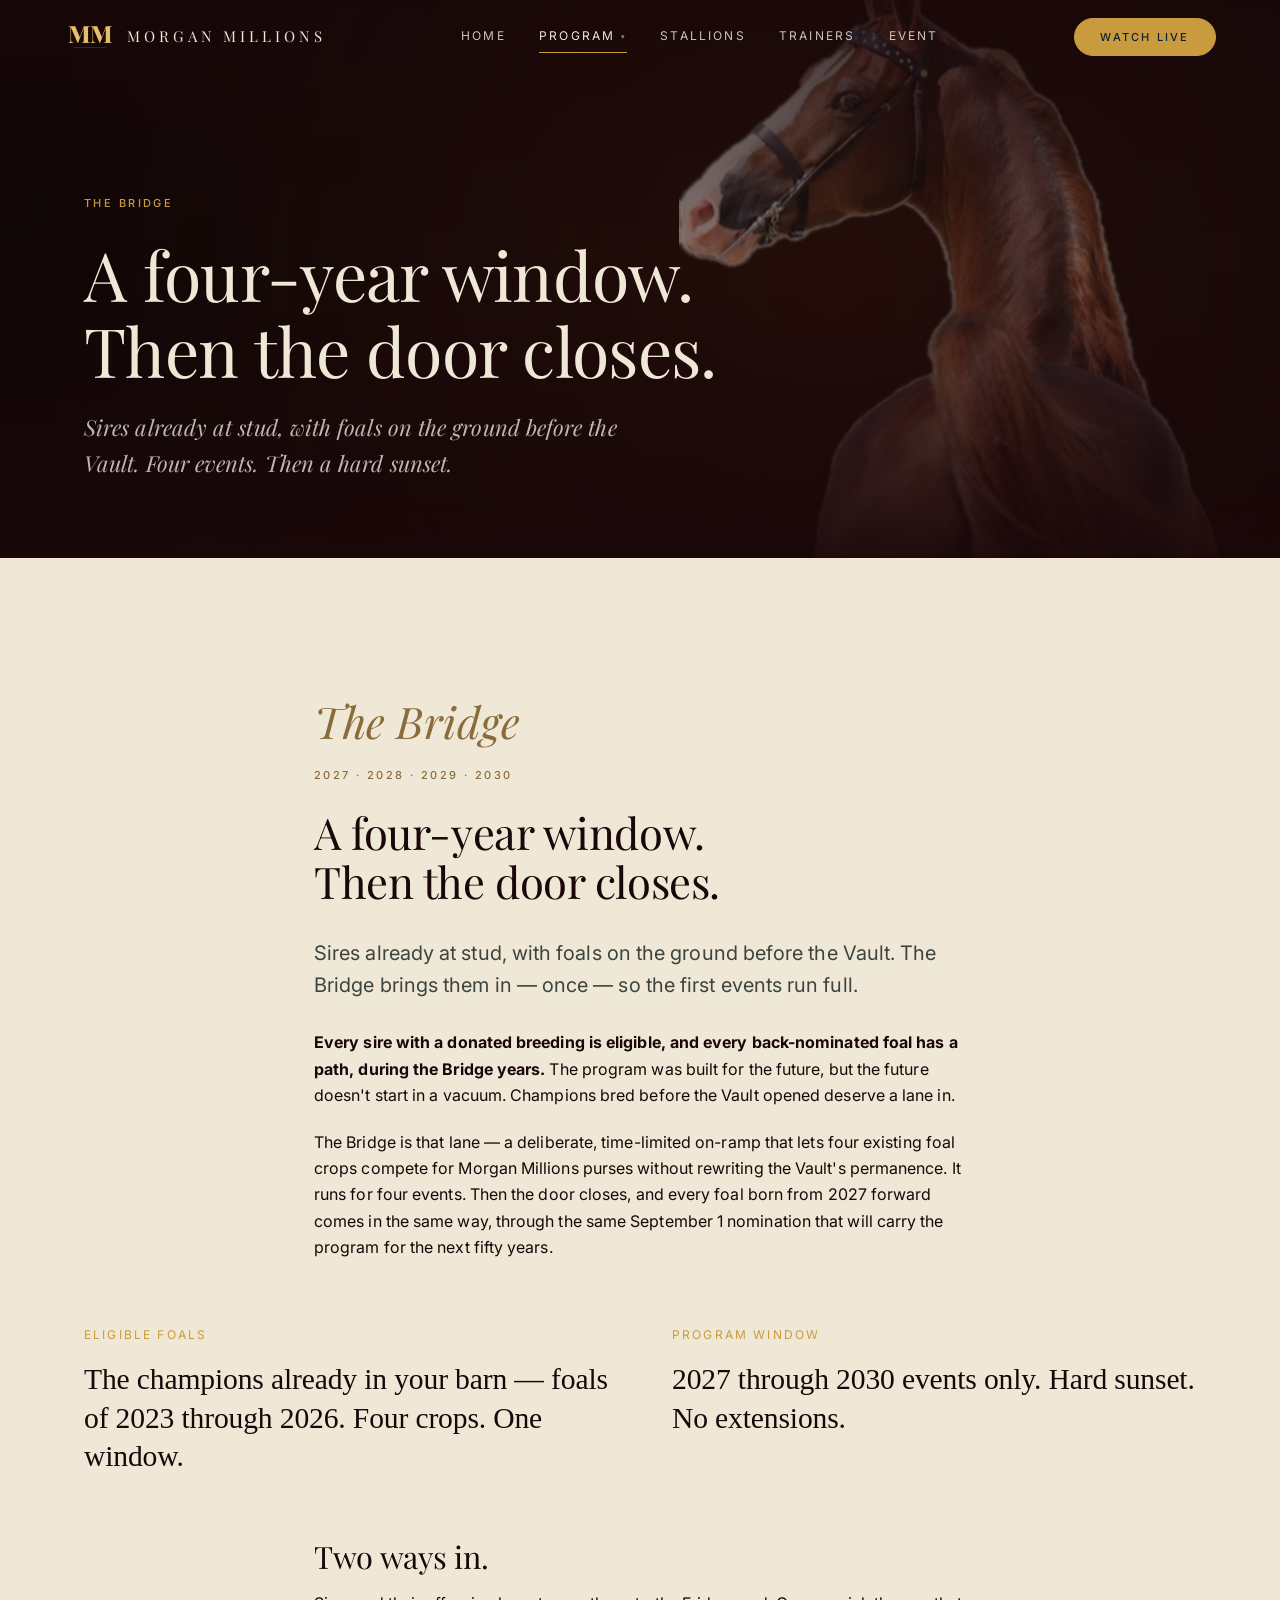
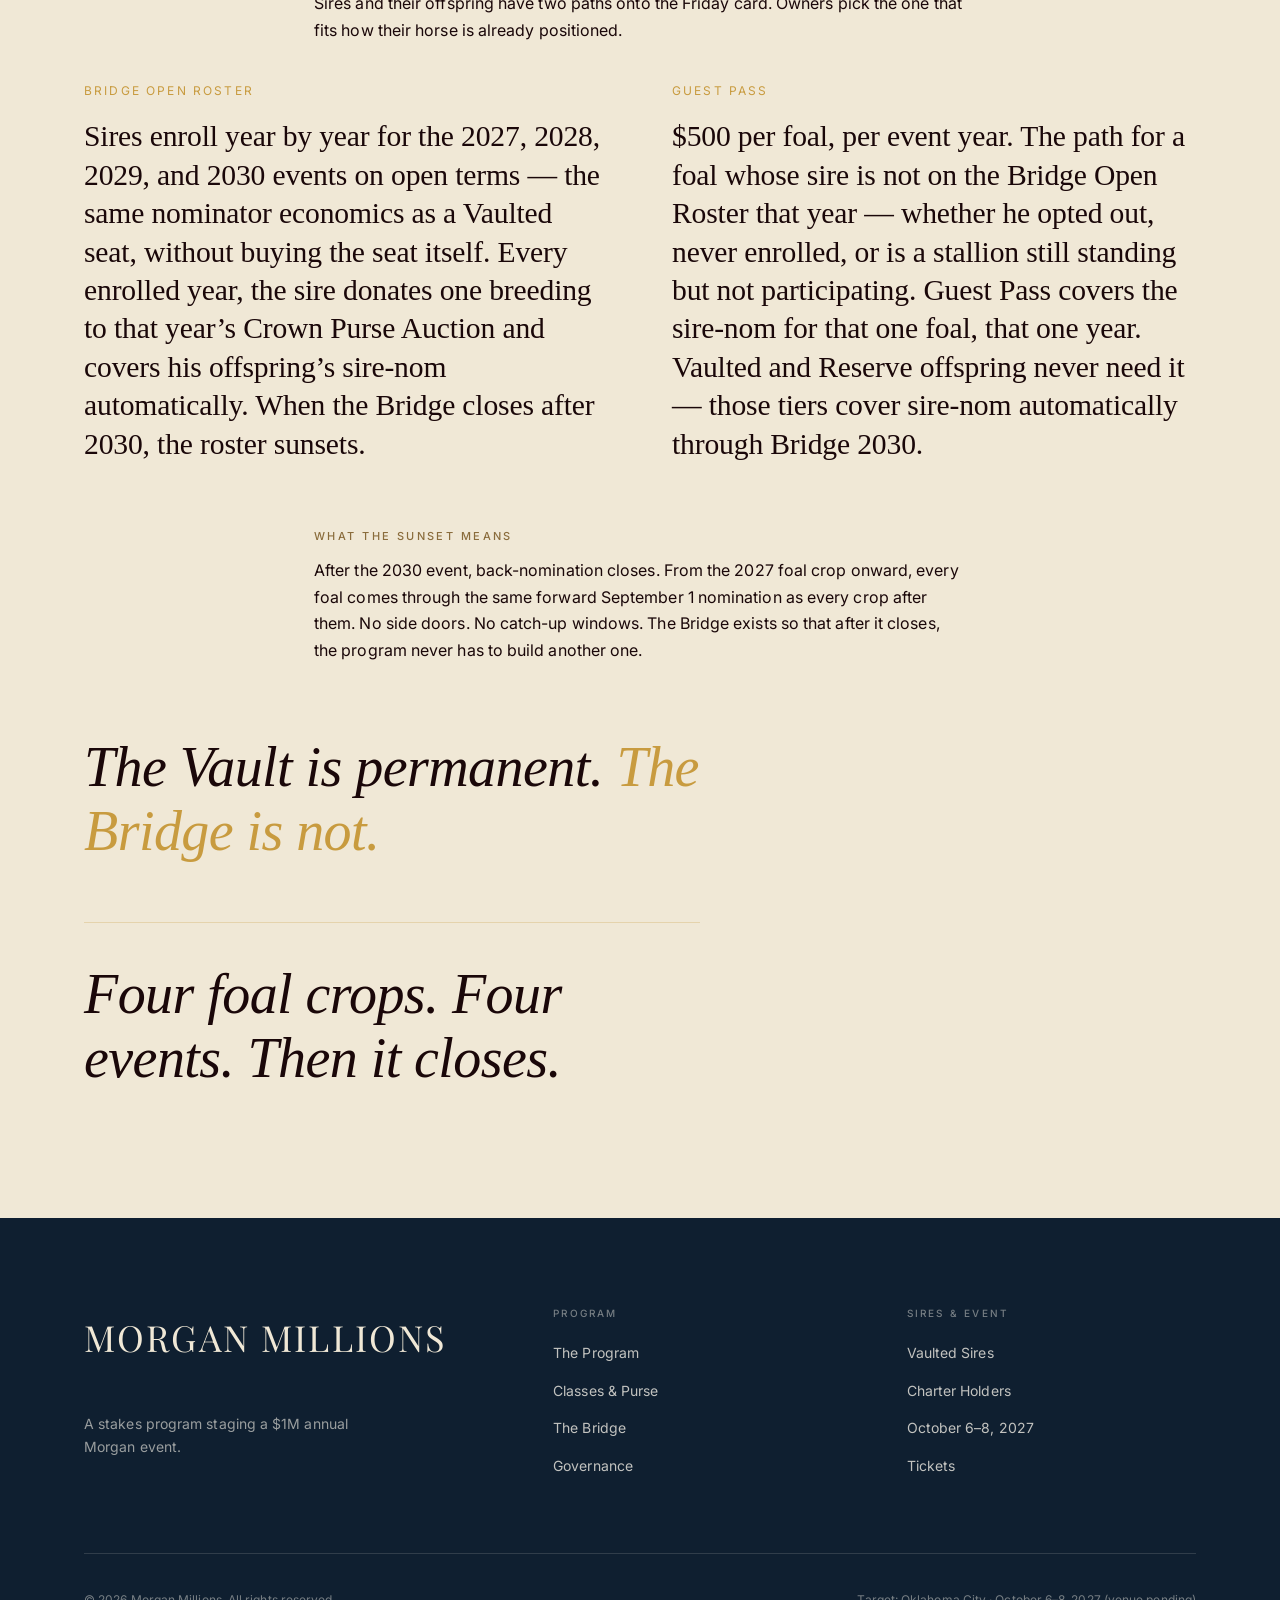
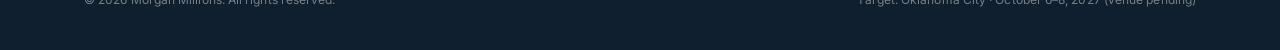
==== commit 74af30a6: "Publish Morgan Millions (on-demand) — L19 foal-nom + Guest Pass patches" ====
--- a/bridge.html
+++ b/bridge.html
@@ -17,7 +17,11 @@
 <meta http-equiv="Cache-Control" content="no-cache, no-store, must-revalidate">
 <meta http-equiv="Pragma" content="no-cache">
 <meta http-equiv="Expires" content="0">
-<link rel="stylesheet" href="assets/css/style.css?v=2026080139">
+<link rel="stylesheet" href="assets/css/style.css?v=2026080401">
+<!-- Vercel Web Analytics -->
+<script defer src="/_vercel/insights/script.js"></script>
+<!-- Vercel Speed Insights -->
+<script defer src="/_vercel/speed-insights/script.js"></script>
 </head>
 <body>
 <a class="skip-link" href="#main">Skip to content</a>
@@ -129,11 +133,11 @@
     <div class="duo reveal">
       <div>
         <p class="duo__label">Bridge Open Roster</p>
-        <p class="duo__line">Sires enroll for the 2027-2029 seasons on open terms &mdash; the same nominator economics as a Vaulted seat, without buying the seat itself. When the Vault opens permanently in 2030, the roster sunsets.</p>
+        <p class="duo__line">Sires enroll year by year for the 2027, 2028, 2029, and 2030 events on open terms &mdash; the same nominator economics as a Vaulted seat, without buying the seat itself. Every enrolled year, the sire donates one breeding to that year&rsquo;s Crown Purse Auction and covers his offspring&rsquo;s sire-nom automatically. When the Bridge closes after 2030, the roster sunsets.</p>
       </div>
       <div>
         <p class="duo__label">Guest Pass</p>
-        <p class="duo__line">Individual foals can be nominated in as guests &mdash; whether their sire is elsewhere in the Bridge or never enrolled at all. A clean path for one horse without a roster commitment.</p>
+        <p class="duo__line">$500 per foal, per event year. The path for a foal whose sire is not on the Bridge Open Roster that year &mdash; whether he opted out, never enrolled, or is a stallion still standing but not participating. Guest Pass covers the sire-nom for that one foal, that one year. Vaulted and Reserve offspring never need it &mdash; those tiers cover sire-nom automatically through Bridge 2030.</p>
       </div>
     </div>
   </div>
@@ -183,6 +187,6 @@
     </div>
   </div>
 </footer>
-<script src="assets/js/site.js?v=2026080139" defer></script>
+<script src="assets/js/site.js?v=2026080401" defer></script>
 </body>
 </html>
--- a/assets/css/style.css
+++ b/assets/css/style.css
@@ -732,6 +732,231 @@
   font-size: clamp(1.6rem, 2.8vw, 2.15rem);
   color: var(--brass-light);
   font-weight: 500;
+}
+
+/* ---------- Interactive purse buttons & placings panels ---------- */
+
+table.classes td.purse { padding-right: 0; }
+.purse-btn {
+  appearance: none;
+  background: transparent;
+  border: 0;
+  padding: 0.35rem 0.75rem 0.35rem 1rem;
+  margin: -0.35rem -0.75rem -0.35rem 0;
+  color: var(--brass-light);
+  font-family: var(--display);
+  font-size: inherit;
+  font-variant-numeric: tabular-nums;
+  cursor: pointer;
+  display: inline-flex;
+  align-items: baseline;
+  gap: 0.5rem;
+  border-radius: 4px;
+  transition: background-color 200ms ease, color 200ms ease;
+  text-align: right;
+  white-space: nowrap;
+}
+.purse-btn:hover,
+.purse-btn:focus-visible {
+  background: rgba(176, 141, 87, 0.14);
+  color: #f6e7c9;
+  outline: none;
+}
+.purse-btn:focus-visible {
+  box-shadow: 0 0 0 2px rgba(176, 141, 87, 0.55);
+}
+.purse-btn__caret {
+  display: inline-block;
+  font-size: 0.7em;
+  color: var(--brass);
+  transition: transform 220ms ease, color 220ms ease;
+  transform-origin: center;
+}
+.purse-btn[aria-expanded="true"] .purse-btn__caret {
+  transform: translateY(-2px) rotate(180deg);
+  color: var(--brass-light);
+}
+.purse-btn[aria-expanded="true"] {
+  background: rgba(176, 141, 87, 0.16);
+  color: #f6e7c9;
+}
+
+.placings-hint {
+  margin-top: 1.5rem;
+  font-size: 0.75rem;
+  letter-spacing: 0.15em;
+  text-transform: uppercase;
+  color: rgba(245, 241, 232, 0.45);
+  text-align: center;
+}
+
+.placings-panel {
+  margin-top: 2rem;
+  padding: clamp(1.5rem, 3vw, 2.5rem);
+  background: rgba(245, 241, 232, 0.03);
+  border: 1px solid rgba(176, 141, 87, 0.3);
+  border-radius: 4px;
+  animation: placingsSlide 340ms cubic-bezier(0.22, 0.61, 0.36, 1);
+  scroll-margin-top: 100px;
+}
+.placings-panel[hidden] { display: none; }
+@keyframes placingsSlide {
+  from { opacity: 0; transform: translateY(-8px); }
+  to   { opacity: 1; transform: translateY(0); }
+}
+.placings-panel__head {
+  display: flex;
+  align-items: flex-start;
+  justify-content: space-between;
+  gap: 1.5rem;
+  margin-bottom: 1.75rem;
+}
+.placings-panel__head .eyebrow { margin-bottom: 0.35rem; }
+.placings-panel__title {
+  font-family: var(--display);
+  font-size: clamp(1.35rem, 2.4vw, 1.75rem);
+  font-weight: 500;
+  color: var(--bone);
+  line-height: 1.2;
+  margin: 0;
+}
+.placings-panel__close {
+  appearance: none;
+  background: transparent;
+  border: 1px solid rgba(176, 141, 87, 0.4);
+  color: rgba(245, 241, 232, 0.7);
+  width: 2.25rem;
+  height: 2.25rem;
+  border-radius: 50%;
+  font-size: 1.35rem;
+  line-height: 1;
+  cursor: pointer;
+  flex-shrink: 0;
+  transition: background-color 180ms ease, color 180ms ease, border-color 180ms ease;
+}
+.placings-panel__close:hover,
+.placings-panel__close:focus-visible {
+  background: rgba(176, 141, 87, 0.15);
+  color: var(--brass-light);
+  border-color: var(--brass);
+  outline: none;
+}
+.placings-panel__foot {
+  margin-top: 1.25rem;
+  font-size: 0.8125rem;
+  color: rgba(245, 241, 232, 0.55);
+  font-style: italic;
+  line-height: 1.55;
+}
+
+table.placings-table {
+  width: 100%;
+  border-collapse: collapse;
+  font-size: 0.875rem;
+  font-variant-numeric: tabular-nums;
+}
+table.placings-table caption {
+  text-align: left;
+  font-size: 0.6875rem;
+  letter-spacing: 0.18em;
+  text-transform: uppercase;
+  color: rgba(245, 241, 232, 0.45);
+  padding-bottom: 1rem;
+}
+table.placings-table th,
+table.placings-table td {
+  padding: 0.75rem 0.85rem;
+  border-bottom: 1px solid rgba(176, 141, 87, 0.14);
+}
+table.placings-table th {
+  font-family: var(--body);
+  font-size: 0.625rem;
+  font-weight: 500;
+  letter-spacing: 0.18em;
+  text-transform: uppercase;
+  color: rgba(245, 241, 232, 0.5);
+  text-align: left;
+}
+table.placings-table td.name {
+  font-family: var(--display);
+  font-size: 0.9375rem;
+  color: var(--bone);
+  white-space: nowrap;
+}
+table.placings-table td.num {
+  text-align: right;
+  font-family: var(--display);
+  font-size: 0.9375rem;
+  color: var(--bone);
+  white-space: nowrap;
+}
+table.placings-table tbody tr:first-child td.num,
+table.placings-table tbody tr:nth-child(2) td.num {
+  color: var(--brass-light);
+}
+table.placings-table tfoot td {
+  border-top: 1px solid rgba(176, 141, 87, 0.55);
+  border-bottom: 0;
+  padding-top: 1rem;
+  padding-bottom: 0.5rem;
+  color: var(--brass-light);
+  font-weight: 500;
+}
+.placings-table__tag {
+  display: inline-block;
+  font-family: var(--body);
+  font-size: 0.5625rem;
+  letter-spacing: 0.2em;
+  text-transform: uppercase;
+  color: var(--brass);
+  border: 1px solid rgba(176, 141, 87, 0.4);
+  padding: 0.15rem 0.4rem;
+  border-radius: 2px;
+  margin-left: 0.5rem;
+  vertical-align: middle;
+}
+
+@media (max-width: 640px) {
+  table.placings-table {
+    font-size: 0.8125rem;
+  }
+  table.placings-table th,
+  table.placings-table td {
+    padding: 0.6rem 0.45rem;
+  }
+  table.placings-table td.name { font-size: 0.875rem; }
+  table.placings-table td.num { font-size: 0.8125rem; }
+  /* Hide trainer + nominator columns on narrow screens to keep the table readable.
+     The three remaining columns — Place, Placing gross, Horse owner (85%) — are the ones the horse-owner audience cares about most. */
+  table.placings-table th:nth-child(4),
+  table.placings-table th:nth-child(5),
+  table.placings-table td:nth-child(4),
+  table.placings-table td:nth-child(5) { display: none; }
+  .placings-panel__head {
+    /* keep the close button top-right on mobile too, don't stack */
+    align-items: flex-start;
+    gap: 0.75rem;
+  }
+  .placings-panel__title { font-size: 1.35rem; }
+  .placings-panel__foot::before {
+    content: "Trainer (10%) and Nominator (5%) shares apply to every placing above — rotate to landscape or tap on desktop to see the full breakdown. ";
+    display: block;
+    margin-bottom: 0.5rem;
+    color: rgba(245, 241, 232, 0.5);
+    font-style: normal;
+    font-size: 0.75rem;
+  }
+  .placings-table__tag {
+    display: inline-block;
+    margin-left: 0.35rem;
+    font-size: 0.5rem;
+    padding: 0.1rem 0.3rem;
+  }
+}
+
+@media (prefers-reduced-motion: reduce) {
+  .placings-panel { animation: none; }
+  .purse-btn__caret { transition: none; }
 }
 
 /* ---------- generic definition blocks ---------- */
@@ -2002,6 +2227,14 @@
   .sh-ticker--bottom .sh-ticker__inner { animation-duration: 9s; }
 }
 
+/* Event page — bronze statue hero positioning */
+.pagehero--bronze .pagehero__media img {
+  object-position: center 32%;
+}
+@media (max-width: 720px) {
+  .pagehero--bronze .pagehero__media img { object-position: center 28%; }
+}
+
 /* ============================================================
    CLAIM A SEAT — inquiry form styles (terminal-aesthetic)
    ============================================================ */
@@ -2235,6 +2468,54 @@
 .claim-form__note a { color: #E8B856; text-decoration: none; }
 .claim-form__note a:hover { text-decoration: underline; }
 
+.claim-form__success {
+  background: #050912;
+  color: #F5EFE1;
+  padding: 3rem 2rem;
+  border: 1px solid rgba(74,222,128,0.4);
+  position: relative;
+  text-align: center;
+}
+.claim-form__success::before {
+  content: "";
+  position: absolute;
+  top: -6px; left: -6px; right: -6px; bottom: -6px;
+  border: 1px solid rgba(74,222,128,0.15);
+  pointer-events: none;
+}
+.claim-form__success-code {
+  font-family: 'JetBrains Mono', ui-monospace, monospace;
+  font-size: 0.68rem;
+  letter-spacing: 0.28em;
+  color: #4ade80;
+  margin-bottom: 1.15rem;
+  display: inline-flex;
+  gap: 0.5rem;
+  align-items: center;
+}
+.claim-form__success-code::before {
+  content: "";
+  width: 8px; height: 8px; border-radius: 50%;
+  background: #4ade80;
+  box-shadow: 0 0 12px rgba(74,222,128,0.8);
+  animation: sh-pulse 1.4s ease-in-out infinite;
+}
+.claim-form__success-title {
+  font-family: 'Archivo Black', sans-serif;
+  font-size: 1.6rem;
+  color: #F5EFE1;
+  text-transform: uppercase;
+  margin-bottom: 0.9rem;
+}
+.claim-form__success-body {
+  font-family: 'Inter', system-ui, sans-serif;
+  font-size: 0.95rem;
+  line-height: 1.55;
+  color: rgba(245,239,225,0.75);
+  max-width: 360px;
+  margin: 0 auto;
+}
+
 @media (max-width: 900px) {
   .claim-body__inner { grid-template-columns: 1fr; gap: 2.5rem; }
   .claim-facts { grid-template-columns: repeat(2, 1fr); }
